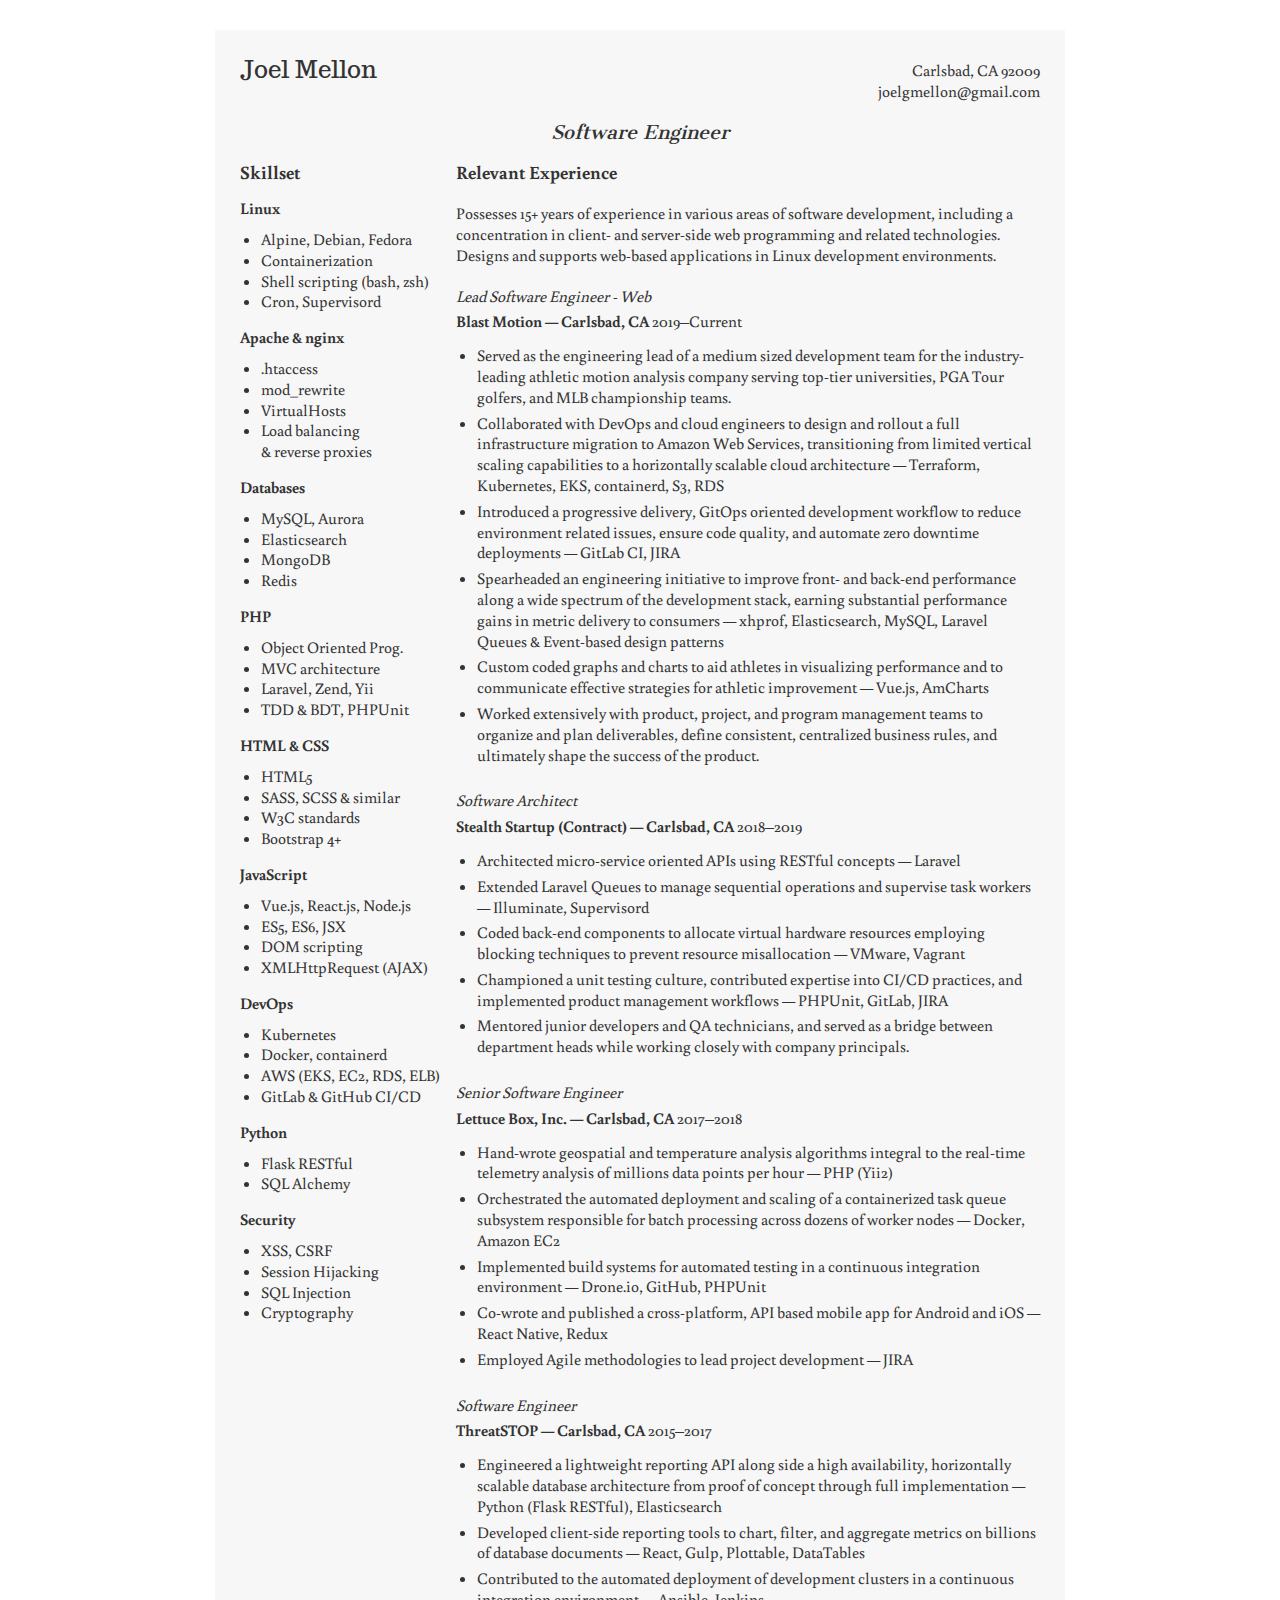
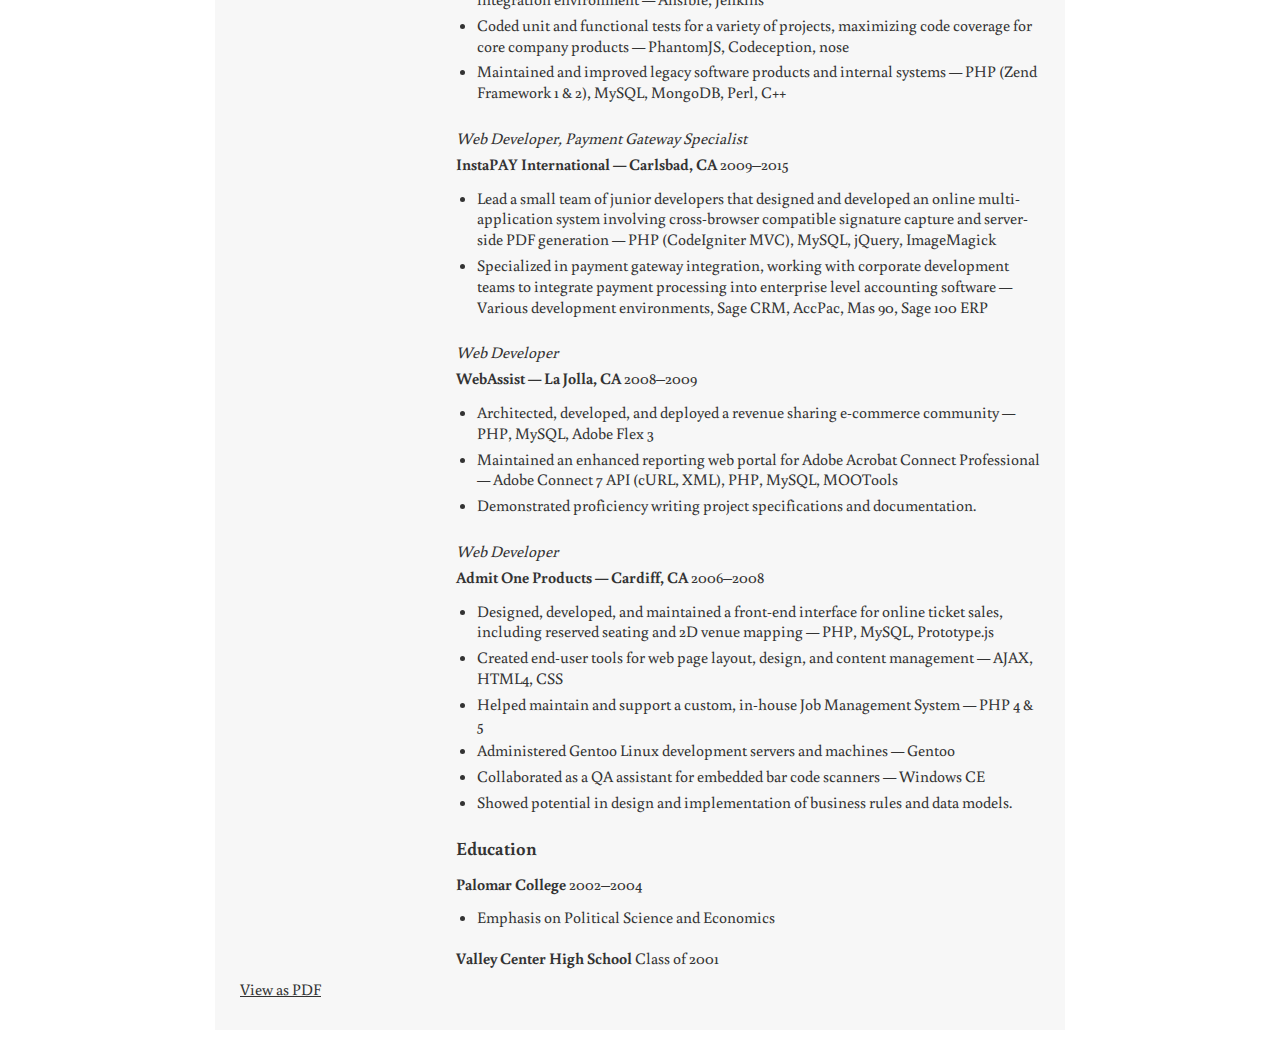
==== index.html @ 20616dbe "improve readability" ====
<!DOCTYPE html>
<html>
	<head>
		<title>Joel Mellon &mdash; Software Engineer</title>
		<link rel="stylesheet" type="text/css" href="reset.css"/>
		<link rel="stylesheet" type="text/css" href="http://fonts.googleapis.com/css?family=Cantata+One|Buenard:400|Trocchi"/>
		<link rel="stylesheet" type="text/css" href="style.css"/>
		<link rel="stylesheet" type="text/css" media="print" href="print.css" />
		<script src="http://ajax.googleapis.com/ajax/libs/jquery/1.8.3/jquery.min.js"></script>
		<script src="script.js"></script>
	</head>
	<body class="base">
		<div class="content">
			<h1>Joel Mellon</h1>
			<address>
				<a href="" target="_blank" class="residence">
					<!-- <span class="street"></span> -->
					<span class="city">Carlsbad</span>
					<span class="state">CA</span>
					<span class="zip">92009</span>
				</a>
				<div class="contact">
					<!-- <span class="phone"></span> -->
					<a href="mailto:joelgmellon@gmail.com" target="_blank">joelgmellon@gmail.com</a>
				</div>
			</address>
			<h2>Software Engineer</h2>
			<div class="featured">
				<h3>Skillset</h3>
				<ul class="skillset">
					<li>
						<h6>Linux</h6>
						<ul>
							<li>Alpine, Debian, Fedora</li>
							<li>Containerization</li>
							<li>Shell scripting (bash, zsh)</li>
							<li>Cron, Supervisord</li>
						</ul>
					</li>
					<li>
						<h6>Apache & nginx</h6>
						<ul>
							<li>.htaccess</li>
							<li>mod_rewrite</li>
							<li>VirtualHosts</li>
							<li>Load balancing <br> & reverse proxies</li>
						</ul>
					</li>
					<li>
						<h6>Databases</h6>
						<ul>
							<li>MySQL, Aurora</li>
							<li>Elasticsearch</li>
							<li>MongoDB</li>
							<li>Redis</li>
						</ul>
					</li>
					<li>
						<h6>PHP</h6>
						<ul>
							<li>Object Oriented Prog.</li>
							<li>MVC architecture</li>
							<li>Laravel, Zend, Yii</li>
							<li>TDD & BDT, PHPUnit</li>
						</ul>
					</li>
					<li>
						<h6>HTML & CSS</h6>
						<ul>
							<li>HTML5</li>
							<li>SASS, SCSS & similar</li>
							<li>W3C standards</li>
							<li>Bootstrap 4+</li>
						</ul>
					</li>
					<li class="page-break">
						<h6>JavaScript</h6>
						<ul>
							<li>Vue.js, React.js, Node.js</li>
							<li>ES5, ES6, JSX</li>
							<li>DOM scripting</li>
							<li>XMLHttpRequest (AJAX)</li>
						</ul>
					</li>
					<li>
						<h6>DevOps</h6>
						<ul>
							<li>Kubernetes</li>
							<li>Docker, containerd</li>
							<li>AWS (EKS, EC2, RDS, ELB)</li>
							<li>GitLab & GitHub CI/CD</li>
						</ul>
					</li>
					<li>
						<h6>Python</h6>
						<ul>
							<li>Flask RESTful</li>
							<li>SQL Alchemy</li>
						</ul>
					</li>
					<li>
						<h6>Security</h6>
						<ul>
							<li>XSS, CSRF</li>
							<li>Session Hijacking</li>
							<li>SQL Injection</li>
							<li>Cryptography</li>
						</ul>
					</li>
				</ul>
			</div>
			<div class="primary">
				<h3>Relevant Experience</h3>
				<p>Possesses 15+ years of experience in various areas of software development, including a concentration in client- and server-side web programming and related technologies. Designs and supports web-based applications in Linux development environments.</p>
				<article class="role">
					<h4>Lead Software Engineer - Web</h4>
					<h5>Blast Motion &mdash; Carlsbad, CA</h5>
					<h6 class="tooltip" title="Current Role">2019&ndash;Current</h6>
					<ul>
						<li>Served as the engineering lead of a medium sized development team for the industry-leading athletic motion analysis company serving top-tier universities, PGA Tour golfers, and MLB championship teams.</li>
						<li>Collaborated with DevOps and cloud engineers to design and rollout a full infrastructure migration to Amazon Web Services, transitioning from limited vertical scaling capabilities to a horizontally scalable cloud architecture &mdash; Terraform, Kubernetes, EKS, containerd, S3, RDS
						<li>Introduced a progressive delivery, GitOps oriented development workflow to reduce environment related issues, ensure code quality, and automate zero downtime deployments &mdash; GitLab CI, JIRA</li>
						<li>Spearheaded an engineering initiative to improve front- and back-end performance along a wide spectrum of the development stack, earning substantial performance gains in metric delivery to consumers &mdash; xhprof, Elasticsearch, MySQL, Laravel Queues & Event-based design patterns</li>
						<li>Custom coded graphs and charts to aid athletes in visualizing performance and to communicate effective strategies for athletic improvement &mdash; Vue.js, AmCharts</li>
						<li>Worked extensively with product, project, and program management teams to organize and plan deliverables, define consistent, centralized business rules, and ultimately shape the success of the product.</li>
					</ul>
				</article>
				<article class="role page-break">
					<h4>Software Architect</h4>
					<h5>Stealth Startup (Contract) &mdash; Carlsbad, CA</h5>
					<h6 class="tooltip" title="1 year, 8 months">2018&ndash;2019</h6>
					<ul>
						<li>Architected micro-service oriented APIs using RESTful concepts &mdash; Laravel</li>
						<li>Extended Laravel Queues to manage sequential operations and supervise task workers &mdash; Illuminate, Supervisord</li>
						<li>Coded back-end components to allocate virtual hardware resources employing blocking techniques to prevent resource misallocation &mdash; VMware, Vagrant</li>
						<li>Championed a unit testing culture, contributed expertise into CI/CD practices, and implemented product management workflows &mdash; PHPUnit, GitLab, JIRA</li>
						<li>Mentored junior developers and QA technicians, and served as a bridge between department heads while working closely with company principals.</li>
					</ul>
				</article>
				<article class="role">
					<h4>Senior Software Engineer</h4>
					<h5>Lettuce Box, Inc. &mdash; Carlsbad, CA</h5>
					<h6 class="tooltip" title="1 year, 1 months">2017&ndash;2018</h6>
					<ul>
						<li>Hand-wrote geospatial and temperature analysis algorithms integral to the real-time telemetry analysis of millions data points per hour &mdash; PHP (Yii2)</li>
						<li>Orchestrated the automated deployment and scaling of a containerized task queue subsystem responsible for batch processing across dozens of worker nodes &mdash; Docker, Amazon EC2</li>
						<li>Implemented build systems for automated testing in a continuous integration environment &mdash; Drone.io, GitHub, PHPUnit</li>
						<li>Co-wrote and published a cross-platform, API based mobile app for Android and iOS &mdash; React Native, Redux</li>
						<li>Employed Agile methodologies to lead project development &mdash; JIRA</li>
					</ul>
				</article>
				<article class="role">
					<h4>Software Engineer</h4>
					<h5>ThreatSTOP &mdash; Carlsbad, CA</h5>
					<h6 class="tooltip" title="1 year, 5 months">2015&ndash;2017</h6>
					<ul>
						<li>Engineered a lightweight reporting API along side a high availability, horizontally scalable database architecture from proof of concept through full implementation &mdash; Python (Flask RESTful), Elasticsearch</li>
						<li>Developed client-side reporting tools to chart, filter, and aggregate metrics on billions of database documents &mdash; React, Gulp, Plottable, DataTables</li>
						<li>Contributed to the automated deployment of development clusters in a continuous integration environment &mdash; Ansible, Jenkins</li>
						<li>Coded unit and functional tests for a variety of projects, maximizing code coverage for core company products &mdash; PhantomJS, Codeception, nose</li>
						<li>Maintained and improved legacy software products and internal systems &mdash; PHP (Zend Framework 1 & 2), MySQL, MongoDB, Perl, C++</li>
					</ul>
				</article>
				<article class="role">
					<h4>Web Developer, Payment Gateway Specialist</h4>
					<h5>InstaPAY International &mdash; Carlsbad, CA</h5>
					<h6 class="tooltip" title="6 years, 7 months">2009&ndash;2015</h6>
					<ul>
						<li>Lead a small team of junior developers that designed and developed an online multi-application system involving cross-browser compatible signature capture and server-side PDF generation &mdash; PHP (CodeIgniter MVC), MySQL, jQuery, ImageMagick</li>
						<li>Specialized in payment gateway integration, working with corporate development teams to integrate payment processing into enterprise level accounting software &mdash; Various development environments, Sage CRM, AccPac, Mas 90, Sage 100 ERP</li>
					</ul>
				</article>
				<article class="superfluous role page-break">
					<h4>Web Developer</h4>
					<h5>WebAssist &mdash; La Jolla, CA</h5>
					<h6 class="tooltip" title="9 months">2008&ndash;2009</h6>
					<ul>
						<li>Architected, developed, and deployed a revenue sharing e-commerce community &mdash; PHP, MySQL, Adobe Flex 3</li>
						<li>Maintained an enhanced reporting web portal for Adobe Acrobat Connect Professional &mdash; Adobe Connect 7 API (cURL, XML), PHP, MySQL, MOOTools</li>
						<li>Demonstrated proficiency writing project specifications and documentation.</li>
					</ul>
				</article>
				<article class="superfluous role">
					<h4>Web Developer</h4>
					<h5>Admit One Products &mdash; Cardiff, CA</h5>
					<h6 class="tooltip" title="2 years, 5 months">2006&ndash;2008</h6>
					<ul>
						<li>Designed, developed, and maintained a front-end interface for online ticket sales, including reserved seating and 2D venue mapping &mdash; PHP, MySQL, Prototype.js</li>
						<li>Created end-user tools for web page layout, design, and content management &mdash; AJAX, HTML4, CSS</li>
						<li>Helped maintain and support a custom, in-house Job Management System &mdash; PHP 4 & 5</li>
						<li>Administered Gentoo Linux development servers and machines &mdash; Gentoo</li>
						<li>Collaborated as a QA assistant for embedded bar code scanners &mdash; Windows CE</li>
						<li>Showed potential in design and implementation of business rules and data models.</li>
					</ul>
				</article>
				<h3>Education</h3>
				<h5>Palomar College</h5>
				<h6>2002&ndash;2004</h6>
				<ul><li>Emphasis on Political Science and Economics</li></ul>
				<h5>Valley Center High School</h5>
				<h6>Class of 2001</h6>
			</div>
			<footer>
				<div class="no-print">
					<a href="./Joel%20Mellon%20-%20Software%20Engineer.pdf" target="_blank">View as PDF</a>
				</div>
				<!--div class="no-print">
					<span class="preLabel">Style</span>
					<ul>
						<li>
							<a href="#" id="noStyle">None</a>
						</li>
						<li>
							<a href="#" id="simpleStyle">Simple</a>
						</li>
					</ul>
				</div-->
			</footer>
		</div>
	</body>
</html>
---- style.css ----
body.base .content {
	background-color: #f7f7f7;
	color: #333;
	font-family: Buenard, Georgia, serif;
	font-size: 12pt;
	line-height: 1.3em;
	margin: 30px auto;
	padding: 30px 25px;
	width: 800px;
}
body.base .featured {
	float: left;
	width: 27%;
}
body.base .primary {
	float: left;
	width: 73%;
}
body.base h1 {
	float: left;
	font-size: 18pt;
	font-family: Trocchi, Georgia, serif;
}
body.base h2 {
	clear: both;
	font-family: 'Cantata One', 'Times New Roman', Times, serif;
	font-size: 14pt;
	font-style: italic;
	font-weight: normal;
	padding: 20px 0 10px;
	text-align: center;
}
body.base h3, body.base h4, body.base h5, body.base h6 {
	font-family: Buenard, Georgia, serif;
	font-size: 12pt;
	font-weight: bold;
}
body.base h3 {
	font-size: 14pt;
	margin: 10px 0;
}
body.base h4 {
	font-style: italic;
	font-weight: normal;
	padding-top: 10px;
}
body.base h5, body.base h6 {
	display: inline-block;
	padding: 5px 0 10px;
}
body.base a {
	color: inherit;
}
body.base .primary h5 {
	/*padding-left: 20px;*/
}
body.base .primary h6 {
	font-weight: normal;
}
body.base .tooltip {
	cursor: help;
}
body.base address {
	float: right;
	font-style: normal;
}
body.base address > * {
	display: block;
	float: right;
}
body.base address a {
	text-decoration: none;
	color: inherit;
}
body.base address a:hover {
	text-decoration: underline;
}
body.base address .street:after {
	content: " \2014 ";/*&mdash; (long dash)*/
}
body.base address .city:after {
	content: ",";
}
body.base address .contact {
	clear: both;
}
body.base address .phone:after {
	content: " \2014 ";/*&mdash; (long dash)*/
}

body.base .featured > ul > li {
	padding-bottom: 10px;
}
body.base .featured > ul li ul {
	padding-left: 1.3em;
}
body.base .featured li ul li, body.base .featured li.skillset {
	list-style-type: disc;
}

body.base p, body.base .primary ul {
	padding: 10px 0 10px 15px;
}
body.base p {
	padding-left: 0;
}
body.base .primary ul {
	padding-left: 1.3em;
	padding-top: 3px;
}
body.base .primary li {
	list-style-type: disc;
	margin-bottom: 5px;
}
body.base .primary .note {
	padding: 0 0 20px 20px;
}
body.base .primary .role {}
body.base .primary .superfluous.role {
	/*display:none;*/
}

body.base footer {
	clear: both;
}
body.base footer ul, body.base footer li {
	display: inline;
}
body.base .preLabel:after {
	content: ": ";
}

body a#noStyle {
	color: inherit;
	cursor: text;
	text-decoration: none;
}

body.base a#noStyle {
	cursor: auto;
	text-decoration: underline;
}

body.base a#simpleStyle {
	color: inherit;
	cursor: text;
	text-decoration: none;
}

@media print {
    .page-break {page-break-after: always;}
}
---- print.css ----
.no-print {
	display: none;
}

body.base .content {
	background-color: white;
	margin-top: 0;
	padding-top: 0;
}
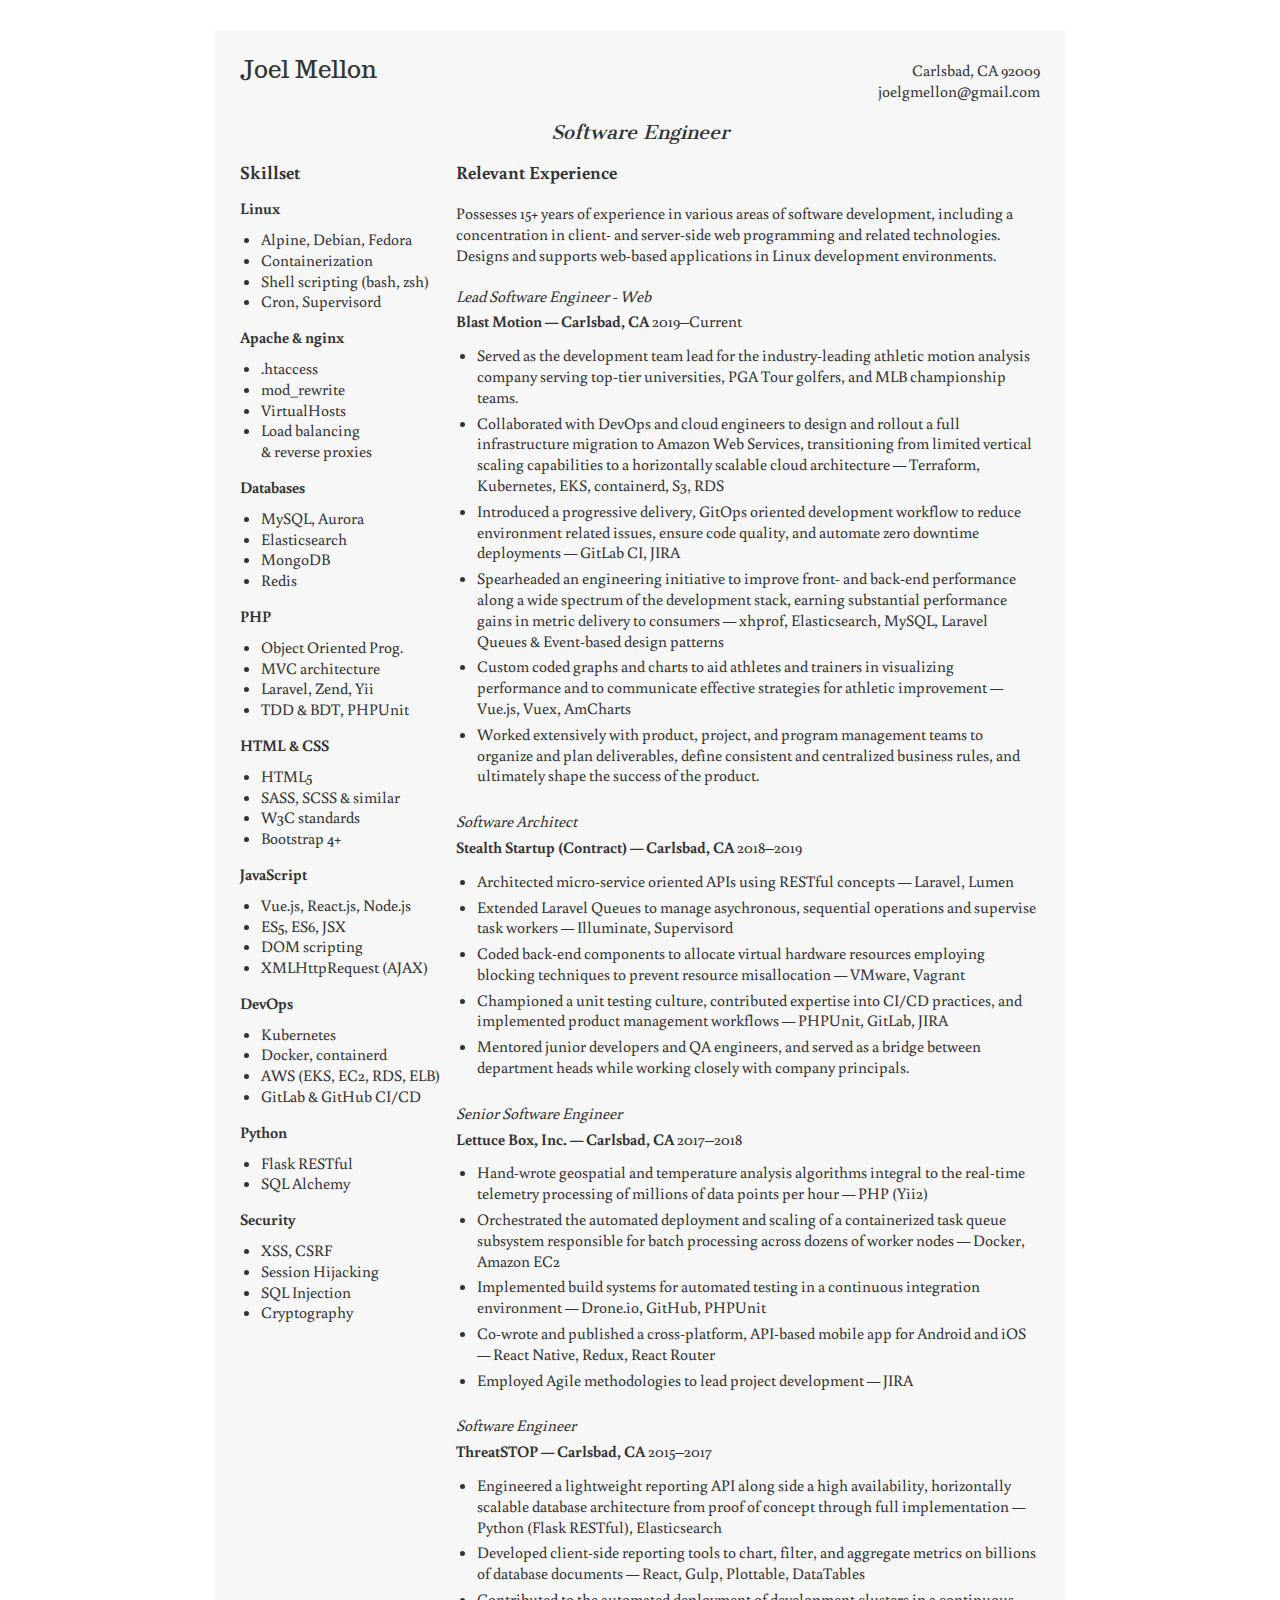
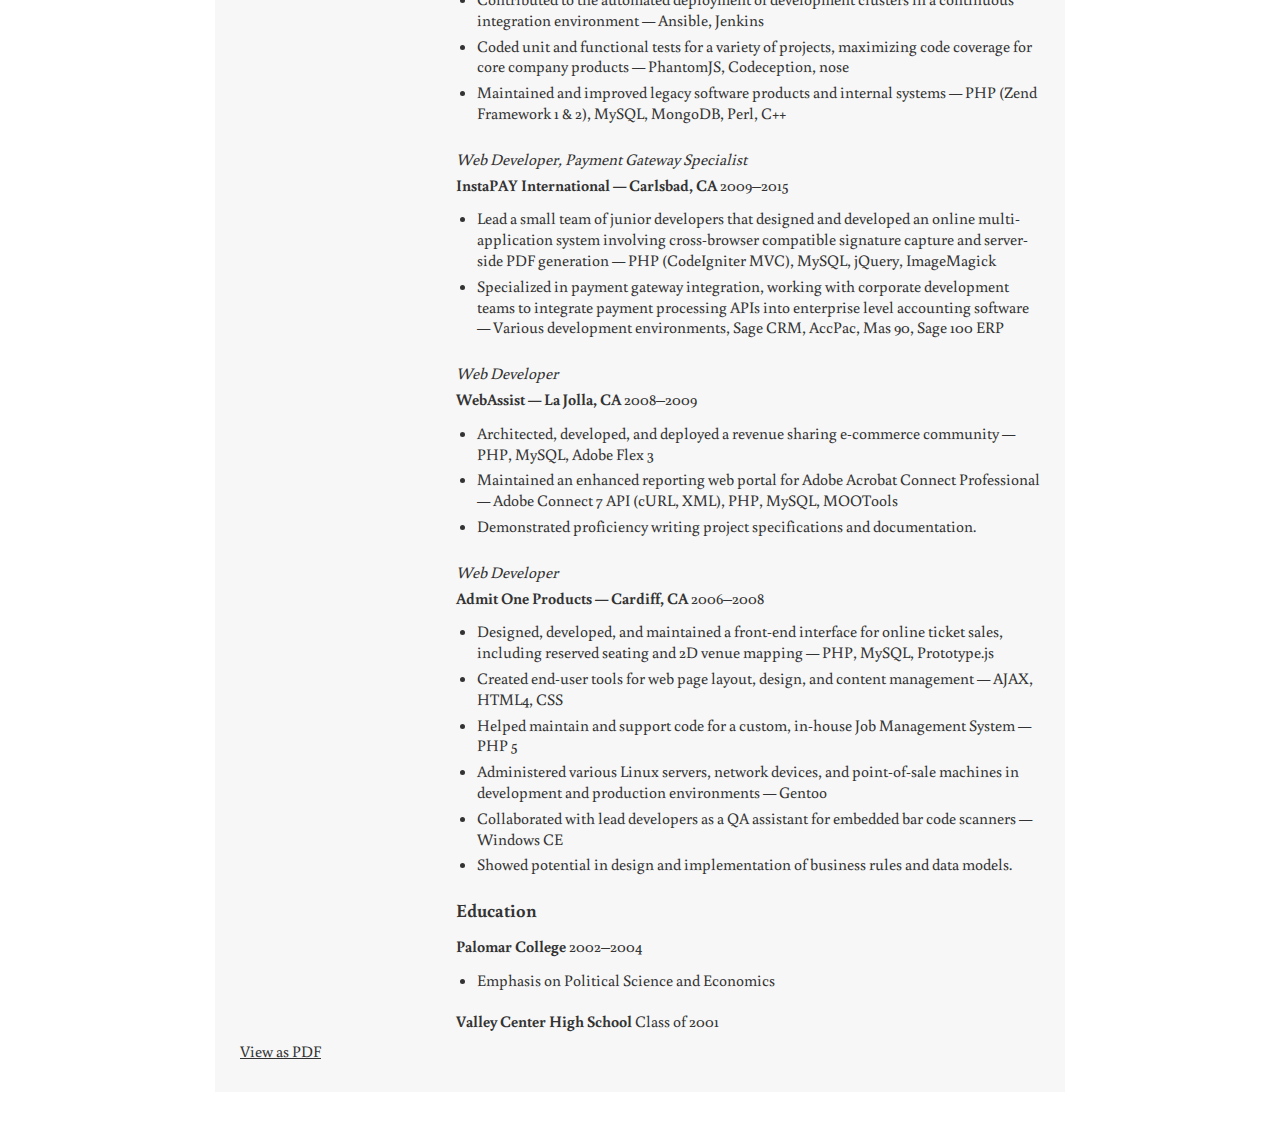
==== commit 81cb120a: "add .gitignore" ====
--- a/index.html
+++ b/index.html
@@ -117,12 +117,12 @@
 					<h5>Blast Motion &mdash; Carlsbad, CA</h5>
 					<h6 class="tooltip" title="Current Role">2019&ndash;Current</h6>
 					<ul>
-						<li>Served as the engineering lead of a medium sized development team for the industry-leading athletic motion analysis company serving top-tier universities, PGA Tour golfers, and MLB championship teams.</li>
+						<li>Served as the development team lead for the industry-leading athletic motion analysis company serving top-tier universities, PGA Tour golfers, and MLB championship teams.</li>
 						<li>Collaborated with DevOps and cloud engineers to design and rollout a full infrastructure migration to Amazon Web Services, transitioning from limited vertical scaling capabilities to a horizontally scalable cloud architecture &mdash; Terraform, Kubernetes, EKS, containerd, S3, RDS
 						<li>Introduced a progressive delivery, GitOps oriented development workflow to reduce environment related issues, ensure code quality, and automate zero downtime deployments &mdash; GitLab CI, JIRA</li>
 						<li>Spearheaded an engineering initiative to improve front- and back-end performance along a wide spectrum of the development stack, earning substantial performance gains in metric delivery to consumers &mdash; xhprof, Elasticsearch, MySQL, Laravel Queues & Event-based design patterns</li>
-						<li>Custom coded graphs and charts to aid athletes in visualizing performance and to communicate effective strategies for athletic improvement &mdash; Vue.js, AmCharts</li>
-						<li>Worked extensively with product, project, and program management teams to organize and plan deliverables, define consistent, centralized business rules, and ultimately shape the success of the product.</li>
+						<li>Custom coded graphs and charts to aid athletes and trainers in visualizing performance and to communicate effective strategies for athletic improvement &mdash; Vue.js, Vuex, AmCharts</li>
+						<li>Worked extensively with product, project, and program management teams to organize and plan deliverables, define consistent and centralized business rules, and ultimately shape the success of the product.</li>
 					</ul>
 				</article>
 				<article class="role page-break">
@@ -130,11 +130,11 @@
 					<h5>Stealth Startup (Contract) &mdash; Carlsbad, CA</h5>
 					<h6 class="tooltip" title="1 year, 8 months">2018&ndash;2019</h6>
 					<ul>
-						<li>Architected micro-service oriented APIs using RESTful concepts &mdash; Laravel</li>
-						<li>Extended Laravel Queues to manage sequential operations and supervise task workers &mdash; Illuminate, Supervisord</li>
+						<li>Architected micro-service oriented APIs using RESTful concepts &mdash; Laravel, Lumen</li>
+						<li>Extended Laravel Queues to manage asychronous, sequential operations and supervise task workers &mdash; Illuminate, Supervisord</li>
 						<li>Coded back-end components to allocate virtual hardware resources employing blocking techniques to prevent resource misallocation &mdash; VMware, Vagrant</li>
 						<li>Championed a unit testing culture, contributed expertise into CI/CD practices, and implemented product management workflows &mdash; PHPUnit, GitLab, JIRA</li>
-						<li>Mentored junior developers and QA technicians, and served as a bridge between department heads while working closely with company principals.</li>
+						<li>Mentored junior developers and QA engineers, and served as a bridge between department heads while working closely with company principals.</li>
 					</ul>
 				</article>
 				<article class="role">
@@ -142,10 +142,10 @@
 					<h5>Lettuce Box, Inc. &mdash; Carlsbad, CA</h5>
 					<h6 class="tooltip" title="1 year, 1 months">2017&ndash;2018</h6>
 					<ul>
-						<li>Hand-wrote geospatial and temperature analysis algorithms integral to the real-time telemetry analysis of millions data points per hour &mdash; PHP (Yii2)</li>
+						<li>Hand-wrote geospatial and temperature analysis algorithms integral to the real-time telemetry processing of millions of data points per hour &mdash; PHP (Yii2)</li>
 						<li>Orchestrated the automated deployment and scaling of a containerized task queue subsystem responsible for batch processing across dozens of worker nodes &mdash; Docker, Amazon EC2</li>
 						<li>Implemented build systems for automated testing in a continuous integration environment &mdash; Drone.io, GitHub, PHPUnit</li>
-						<li>Co-wrote and published a cross-platform, API based mobile app for Android and iOS &mdash; React Native, Redux</li>
+						<li>Co-wrote and published a cross-platform, API-based mobile app for Android and iOS &mdash; React Native, Redux, React Router</li>
 						<li>Employed Agile methodologies to lead project development &mdash; JIRA</li>
 					</ul>
 				</article>
@@ -167,7 +167,7 @@
 					<h6 class="tooltip" title="6 years, 7 months">2009&ndash;2015</h6>
 					<ul>
 						<li>Lead a small team of junior developers that designed and developed an online multi-application system involving cross-browser compatible signature capture and server-side PDF generation &mdash; PHP (CodeIgniter MVC), MySQL, jQuery, ImageMagick</li>
-						<li>Specialized in payment gateway integration, working with corporate development teams to integrate payment processing into enterprise level accounting software &mdash; Various development environments, Sage CRM, AccPac, Mas 90, Sage 100 ERP</li>
+						<li>Specialized in payment gateway integration, working with corporate development teams to integrate payment processing APIs into enterprise level accounting software &mdash; Various development environments, Sage CRM, AccPac, Mas 90, Sage 100 ERP</li>
 					</ul>
 				</article>
 				<article class="superfluous role page-break">
@@ -187,9 +187,9 @@
 					<ul>
 						<li>Designed, developed, and maintained a front-end interface for online ticket sales, including reserved seating and 2D venue mapping &mdash; PHP, MySQL, Prototype.js</li>
 						<li>Created end-user tools for web page layout, design, and content management &mdash; AJAX, HTML4, CSS</li>
-						<li>Helped maintain and support a custom, in-house Job Management System &mdash; PHP 4 & 5</li>
-						<li>Administered Gentoo Linux development servers and machines &mdash; Gentoo</li>
-						<li>Collaborated as a QA assistant for embedded bar code scanners &mdash; Windows CE</li>
+						<li>Helped maintain and support code for a custom, in-house Job Management System &mdash; PHP 5</li>
+						<li>Administered various Linux servers, network devices, and point-of-sale machines in development and production environments &mdash; Gentoo</li>
+						<li>Collaborated with lead developers as a QA assistant for embedded bar code scanners &mdash; Windows CE</li>
 						<li>Showed potential in design and implementation of business rules and data models.</li>
 					</ul>
 				</article>
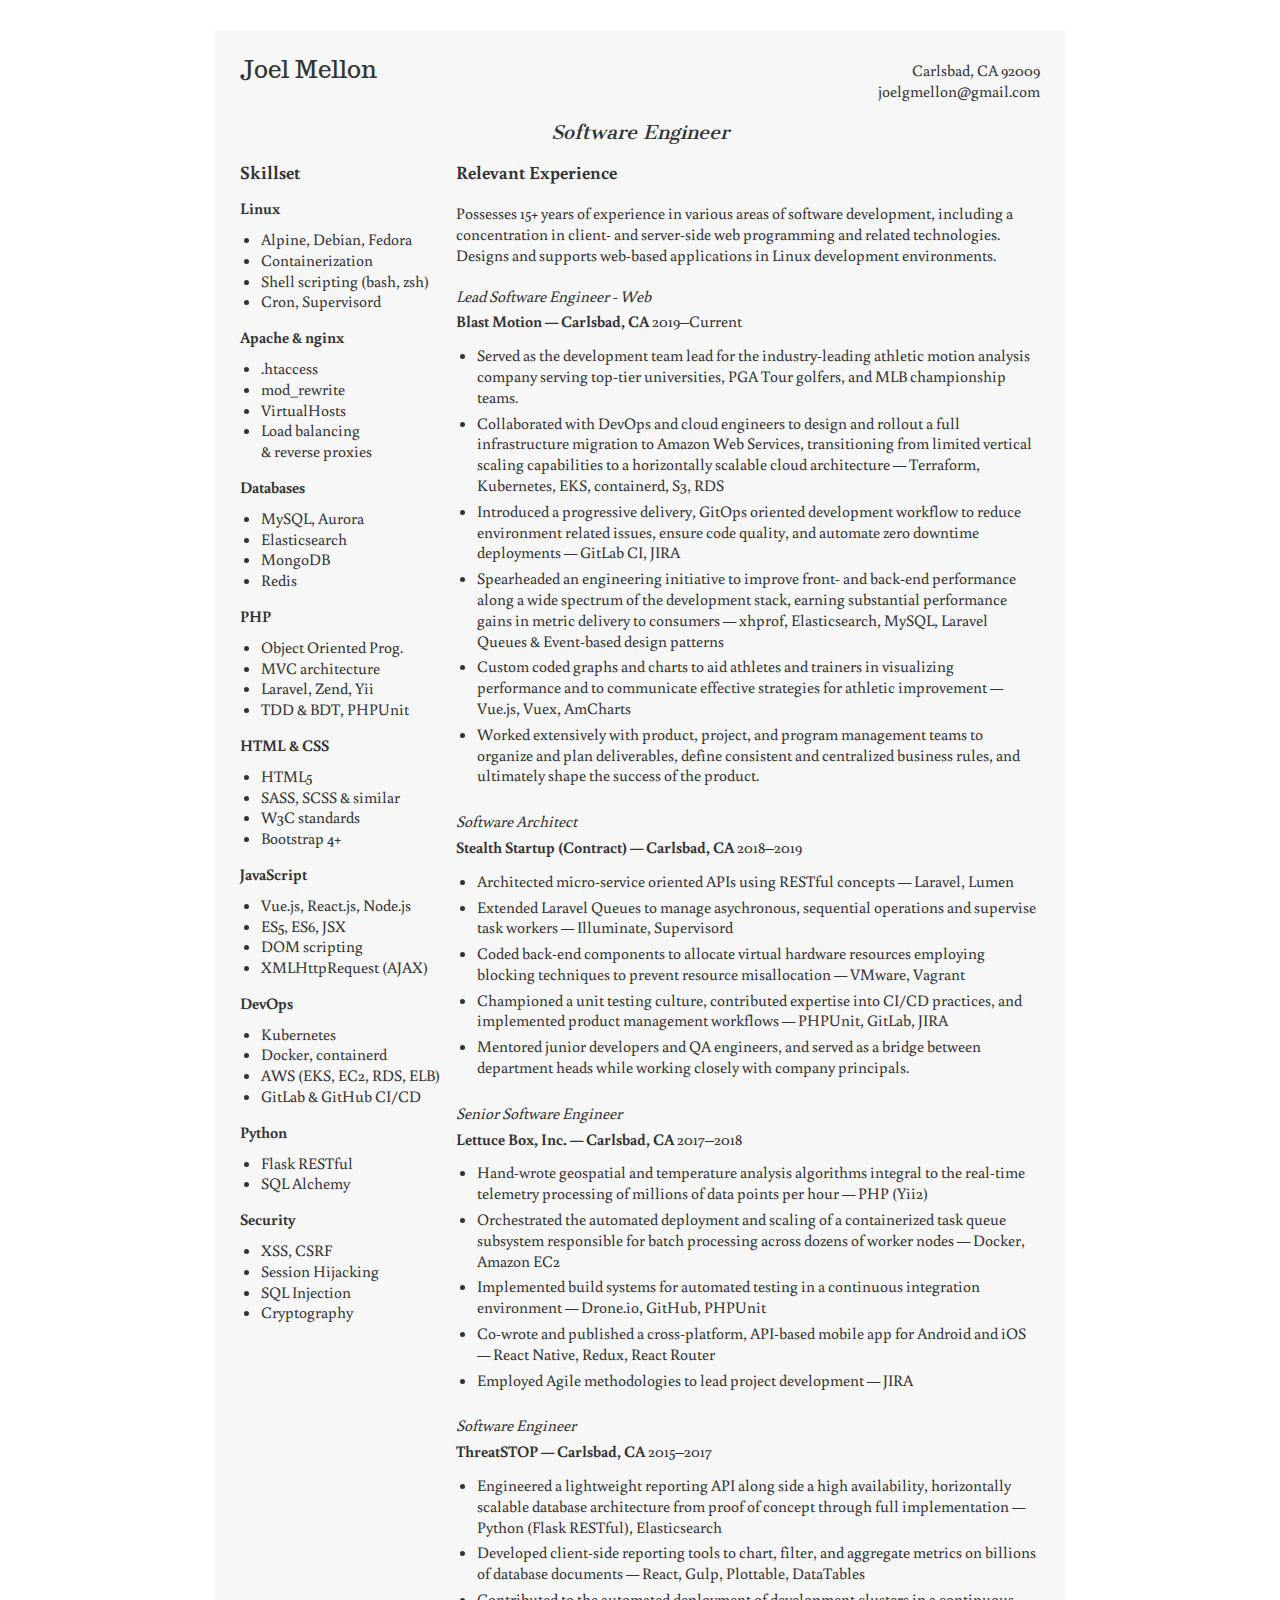
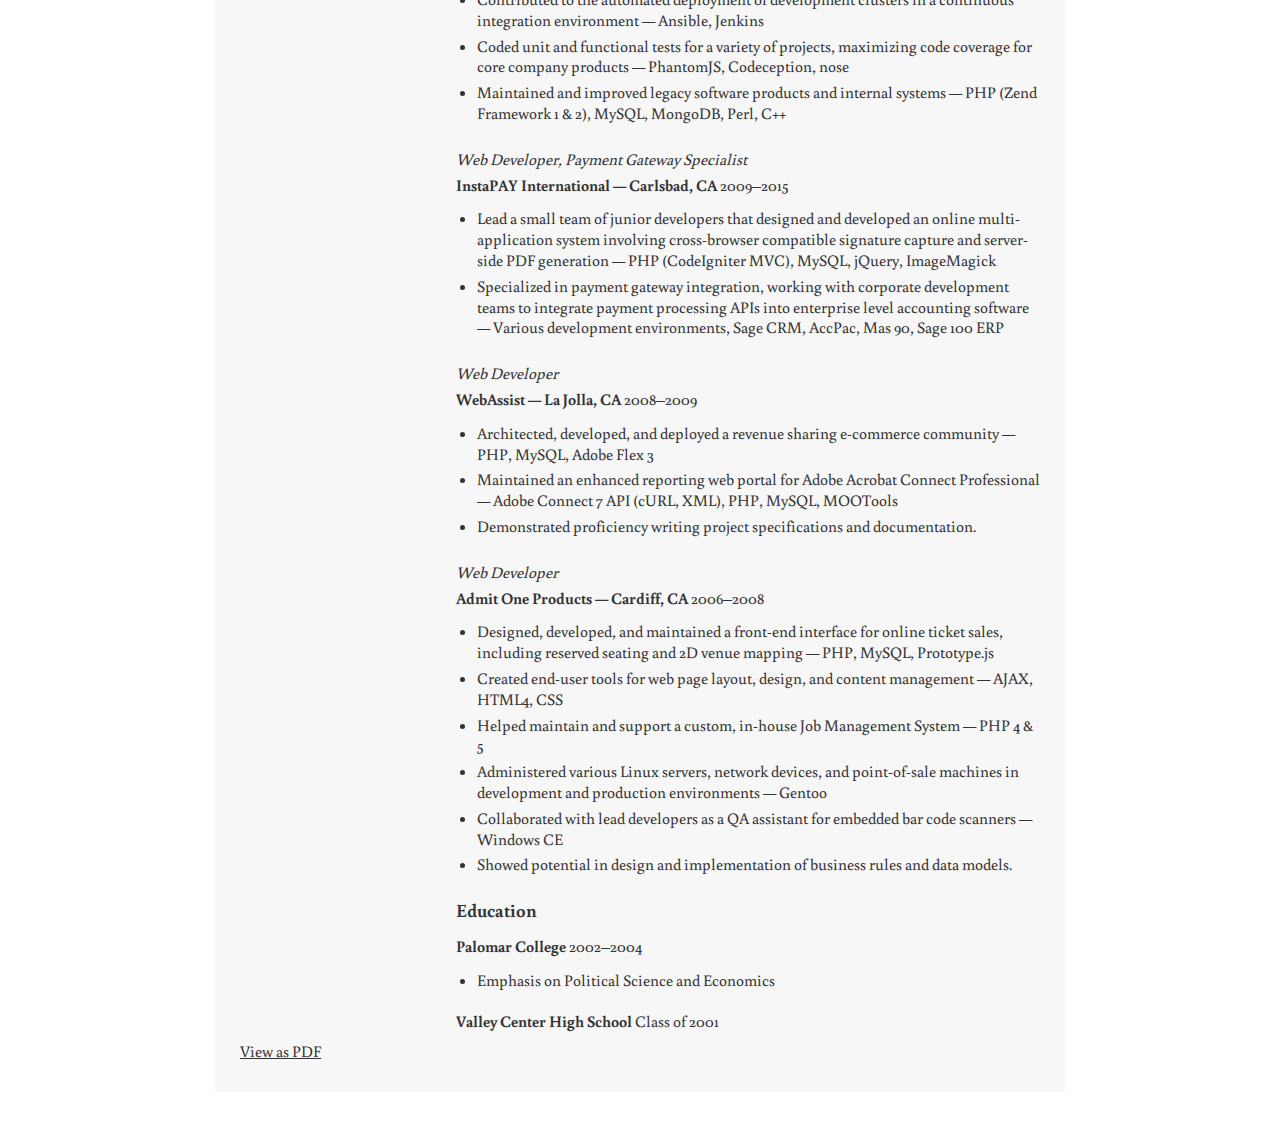
==== commit e2395ce5: "more tweaks" ====
--- a/index.html
+++ b/index.html
@@ -187,7 +187,7 @@
 					<ul>
 						<li>Designed, developed, and maintained a front-end interface for online ticket sales, including reserved seating and 2D venue mapping &mdash; PHP, MySQL, Prototype.js</li>
 						<li>Created end-user tools for web page layout, design, and content management &mdash; AJAX, HTML4, CSS</li>
-						<li>Helped maintain and support code for a custom, in-house Job Management System &mdash; PHP 5</li>
+						<li>Helped maintain and support a custom, in-house Job Management System &mdash; PHP 4 & 5</li>
 						<li>Administered various Linux servers, network devices, and point-of-sale machines in development and production environments &mdash; Gentoo</li>
 						<li>Collaborated with lead developers as a QA assistant for embedded bar code scanners &mdash; Windows CE</li>
 						<li>Showed potential in design and implementation of business rules and data models.</li>
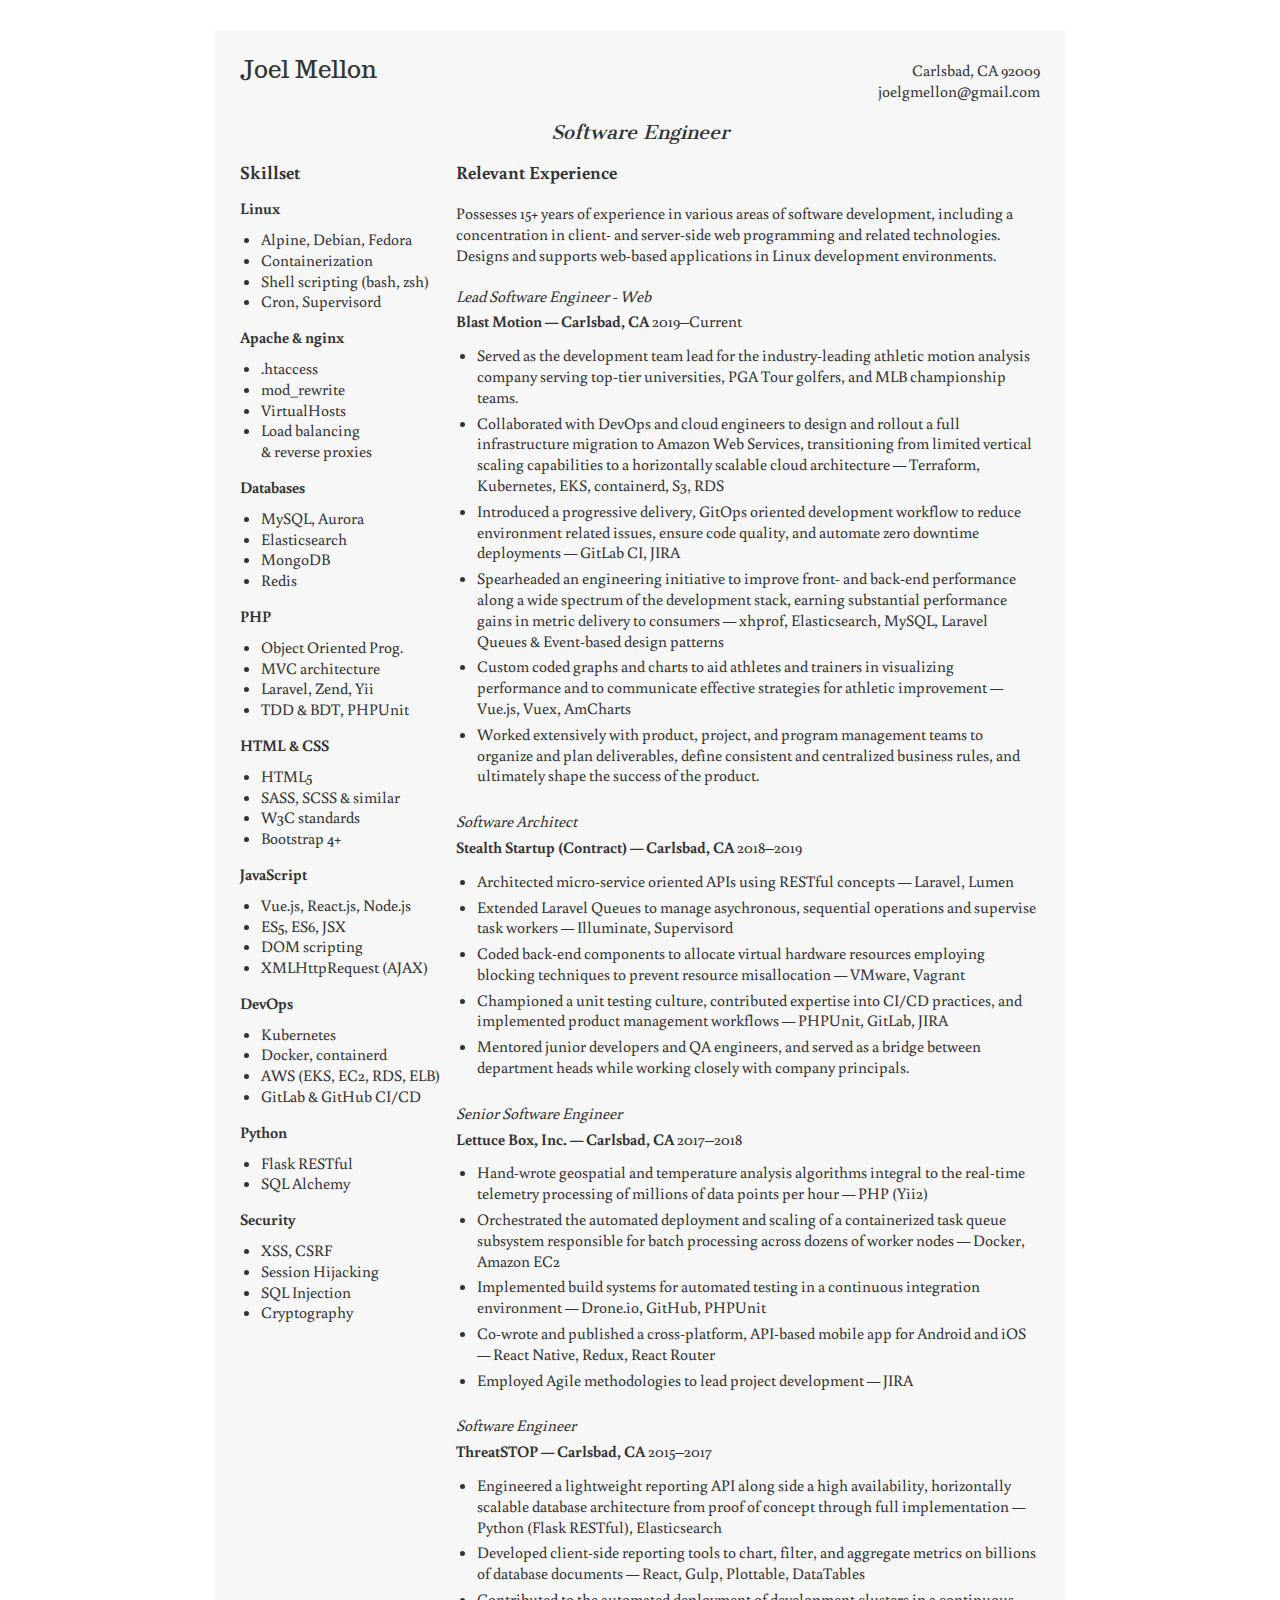
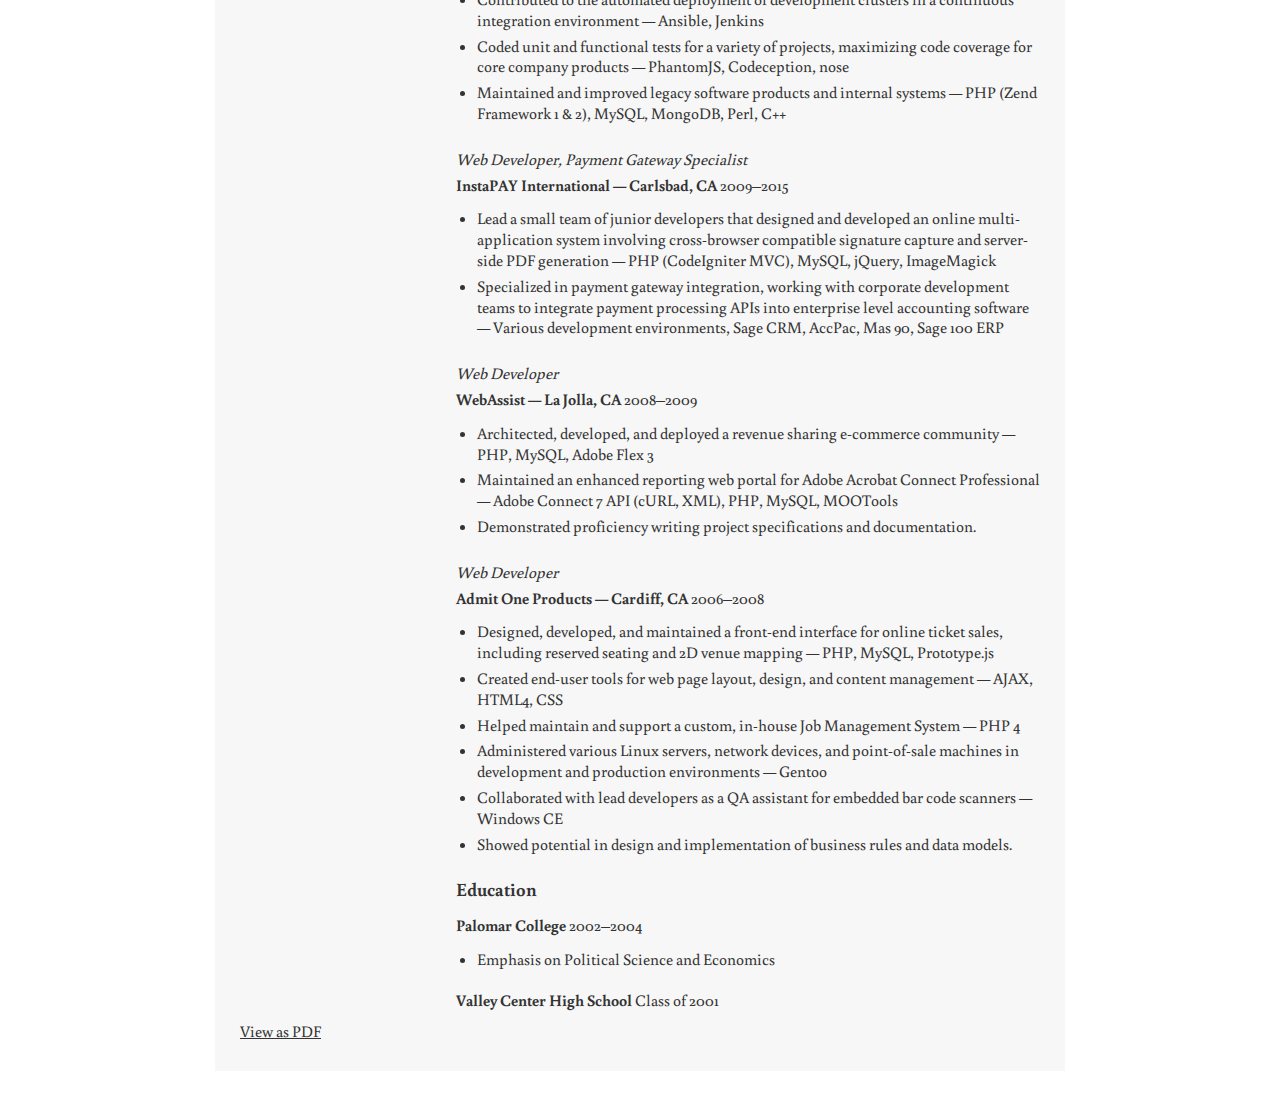
==== commit afb74959: "tweak text to improve wrapping" ====
--- a/index.html
+++ b/index.html
@@ -187,7 +187,7 @@
 					<ul>
 						<li>Designed, developed, and maintained a front-end interface for online ticket sales, including reserved seating and 2D venue mapping &mdash; PHP, MySQL, Prototype.js</li>
 						<li>Created end-user tools for web page layout, design, and content management &mdash; AJAX, HTML4, CSS</li>
-						<li>Helped maintain and support a custom, in-house Job Management System &mdash; PHP 4 & 5</li>
+						<li>Helped maintain and support a custom, in-house Job Management System &mdash; PHP 4</li>
 						<li>Administered various Linux servers, network devices, and point-of-sale machines in development and production environments &mdash; Gentoo</li>
 						<li>Collaborated with lead developers as a QA assistant for embedded bar code scanners &mdash; Windows CE</li>
 						<li>Showed potential in design and implementation of business rules and data models.</li>
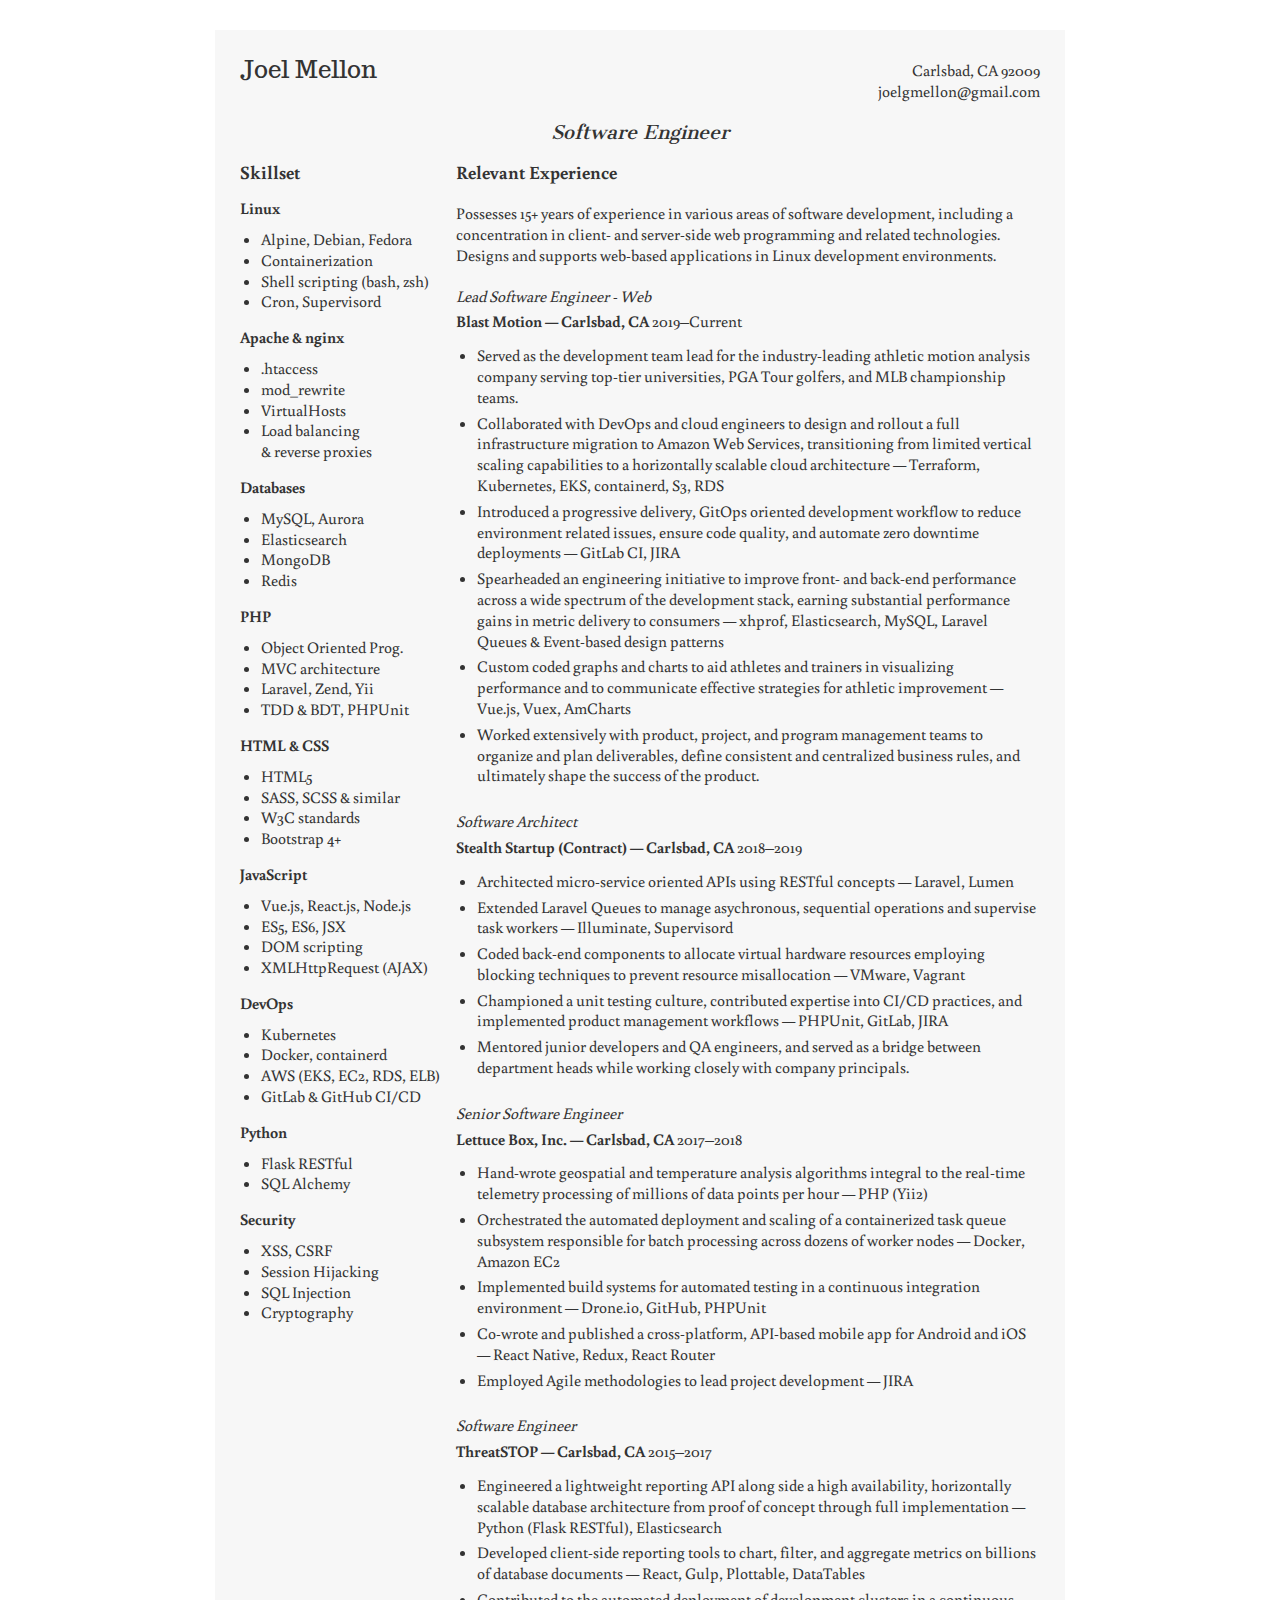
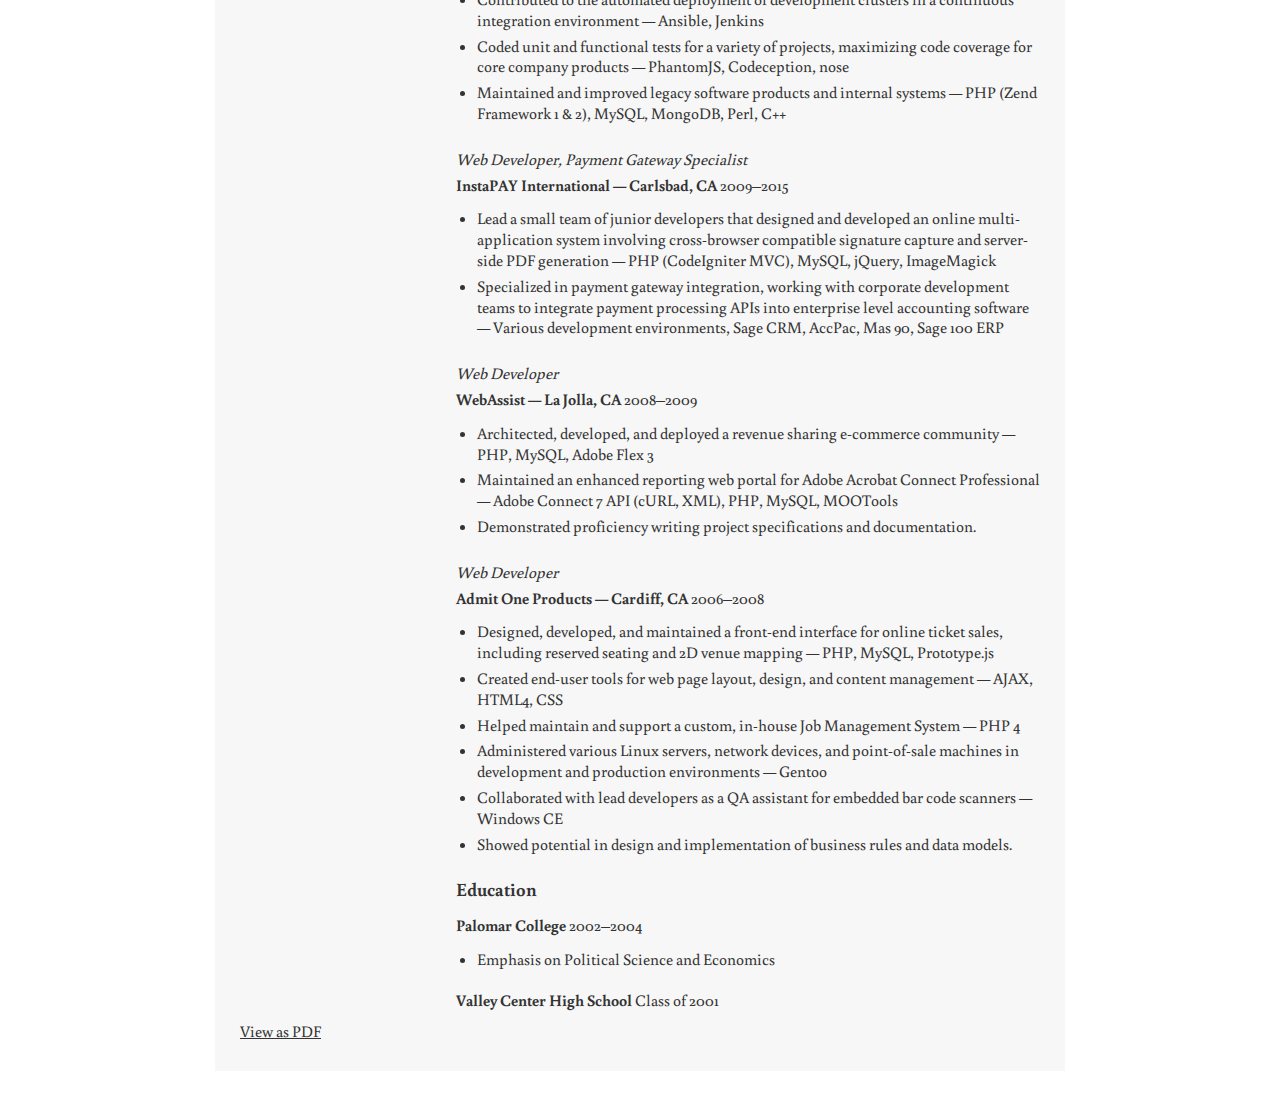
==== commit b853363e: "tiny tweak to index" ====
--- a/index.html
+++ b/index.html
@@ -120,7 +120,7 @@
 						<li>Served as the development team lead for the industry-leading athletic motion analysis company serving top-tier universities, PGA Tour golfers, and MLB championship teams.</li>
 						<li>Collaborated with DevOps and cloud engineers to design and rollout a full infrastructure migration to Amazon Web Services, transitioning from limited vertical scaling capabilities to a horizontally scalable cloud architecture &mdash; Terraform, Kubernetes, EKS, containerd, S3, RDS
 						<li>Introduced a progressive delivery, GitOps oriented development workflow to reduce environment related issues, ensure code quality, and automate zero downtime deployments &mdash; GitLab CI, JIRA</li>
-						<li>Spearheaded an engineering initiative to improve front- and back-end performance along a wide spectrum of the development stack, earning substantial performance gains in metric delivery to consumers &mdash; xhprof, Elasticsearch, MySQL, Laravel Queues & Event-based design patterns</li>
+						<li>Spearheaded an engineering initiative to improve front- and back-end performance across a wide spectrum of the development stack, earning substantial performance gains in metric delivery to consumers &mdash; xhprof, Elasticsearch, MySQL, Laravel Queues & Event-based design patterns</li>
 						<li>Custom coded graphs and charts to aid athletes and trainers in visualizing performance and to communicate effective strategies for athletic improvement &mdash; Vue.js, Vuex, AmCharts</li>
 						<li>Worked extensively with product, project, and program management teams to organize and plan deliverables, define consistent and centralized business rules, and ultimately shape the success of the product.</li>
 					</ul>
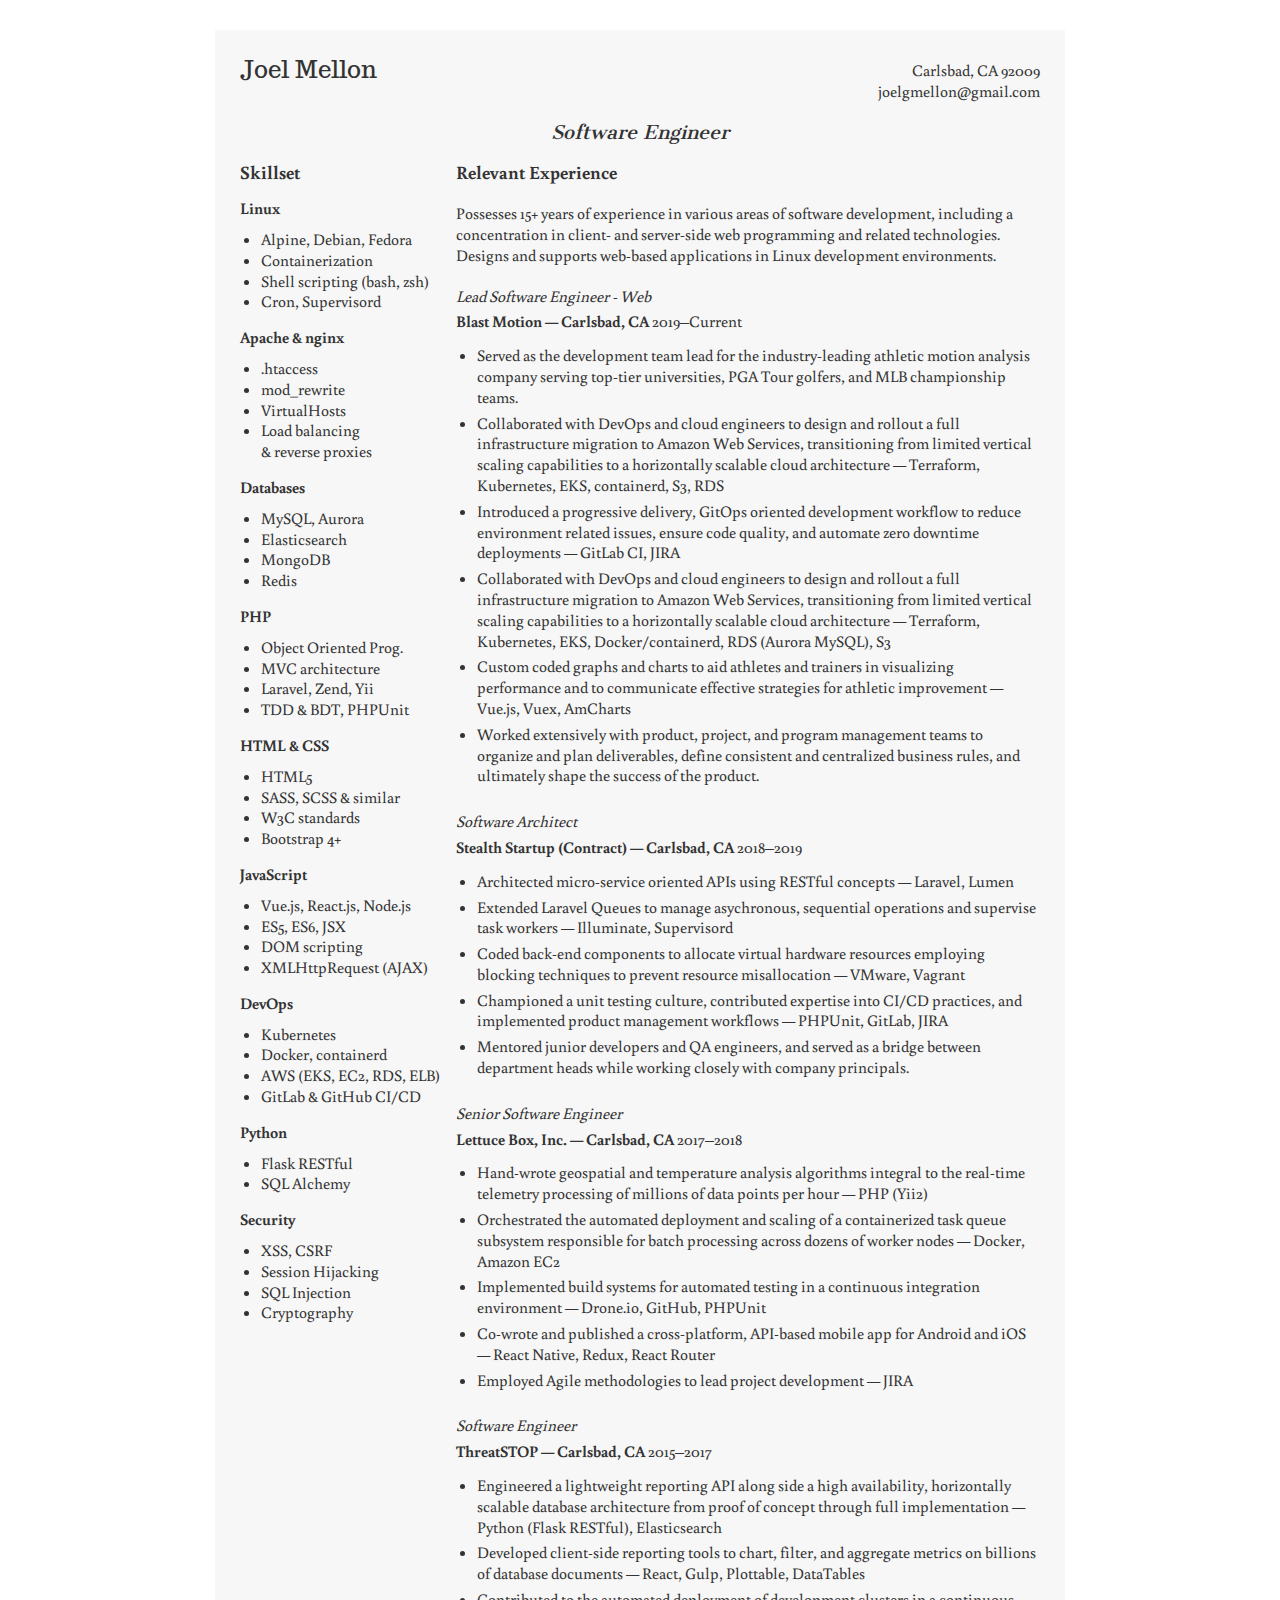
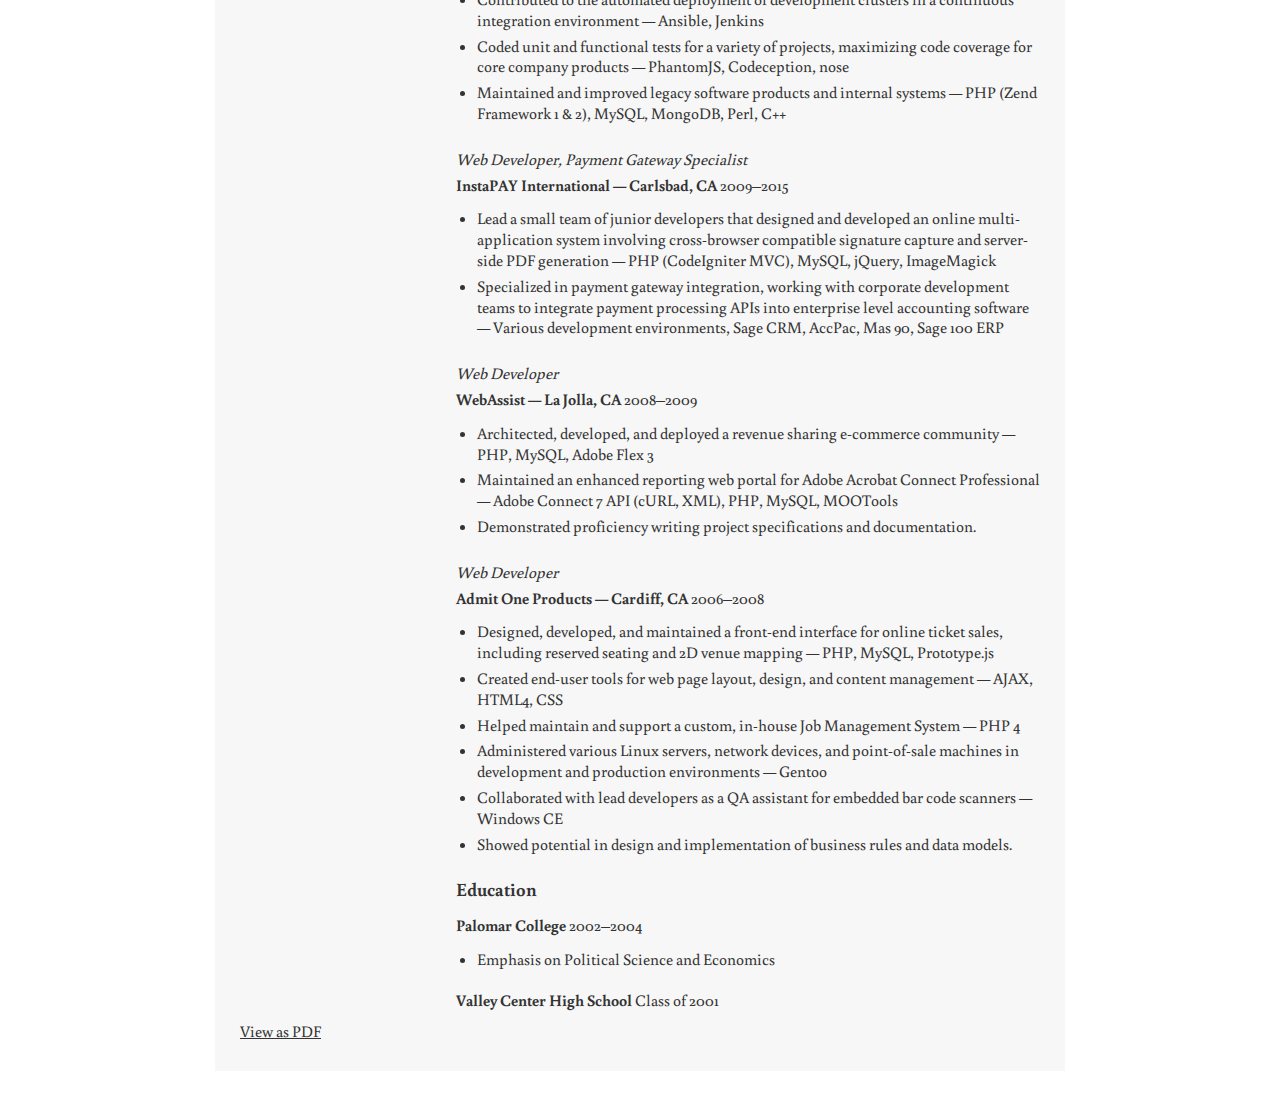
==== commit 56769753: "Update index.html" ====
--- a/index.html
+++ b/index.html
@@ -120,7 +120,7 @@
 						<li>Served as the development team lead for the industry-leading athletic motion analysis company serving top-tier universities, PGA Tour golfers, and MLB championship teams.</li>
 						<li>Collaborated with DevOps and cloud engineers to design and rollout a full infrastructure migration to Amazon Web Services, transitioning from limited vertical scaling capabilities to a horizontally scalable cloud architecture &mdash; Terraform, Kubernetes, EKS, containerd, S3, RDS
 						<li>Introduced a progressive delivery, GitOps oriented development workflow to reduce environment related issues, ensure code quality, and automate zero downtime deployments &mdash; GitLab CI, JIRA</li>
-						<li>Spearheaded an engineering initiative to improve front- and back-end performance across a wide spectrum of the development stack, earning substantial performance gains in metric delivery to consumers &mdash; xhprof, Elasticsearch, MySQL, Laravel Queues & Event-based design patterns</li>
+						<li>Collaborated with DevOps and cloud engineers to design and rollout a full infrastructure migration to Amazon Web Services, transitioning from limited vertical scaling capabilities to a horizontally scalable cloud architecture &mdash; Terraform, Kubernetes, EKS, Docker/containerd, RDS (Aurora MySQL), S3</li>
 						<li>Custom coded graphs and charts to aid athletes and trainers in visualizing performance and to communicate effective strategies for athletic improvement &mdash; Vue.js, Vuex, AmCharts</li>
 						<li>Worked extensively with product, project, and program management teams to organize and plan deliverables, define consistent and centralized business rules, and ultimately shape the success of the product.</li>
 					</ul>
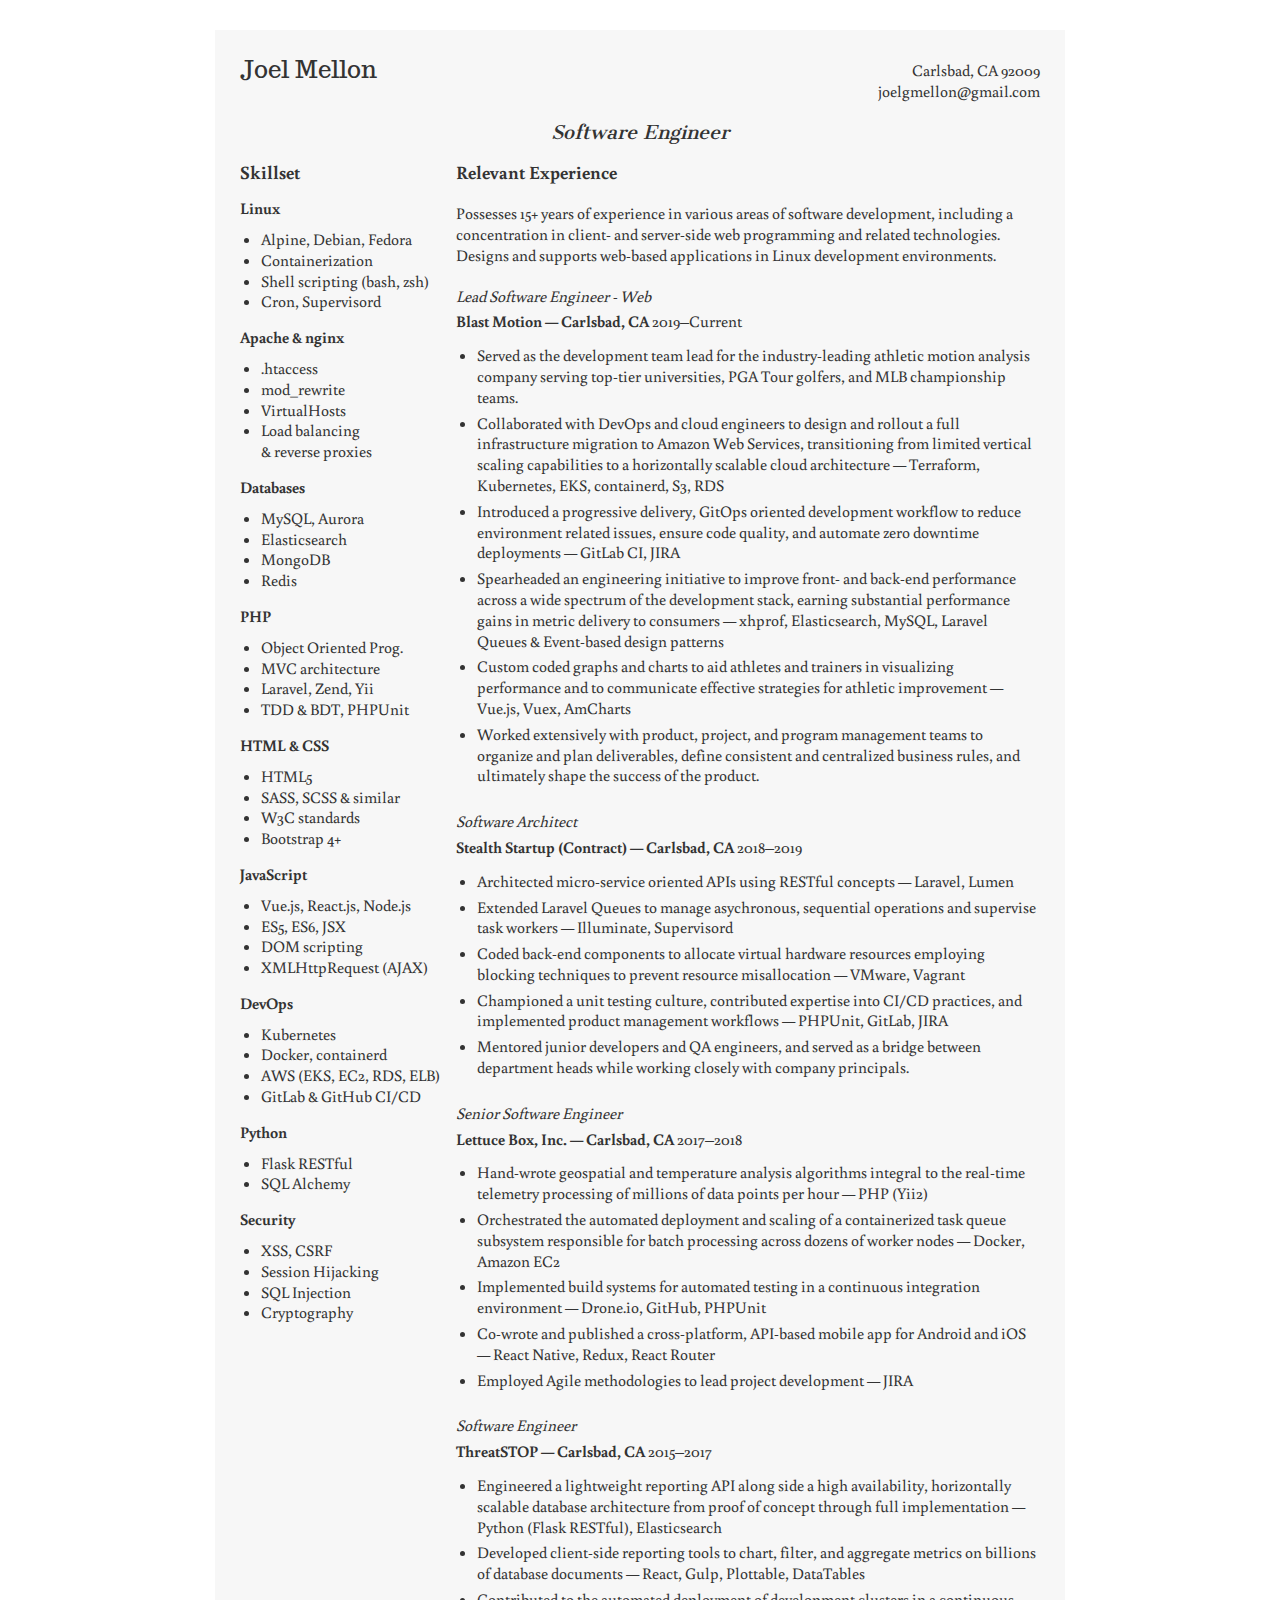
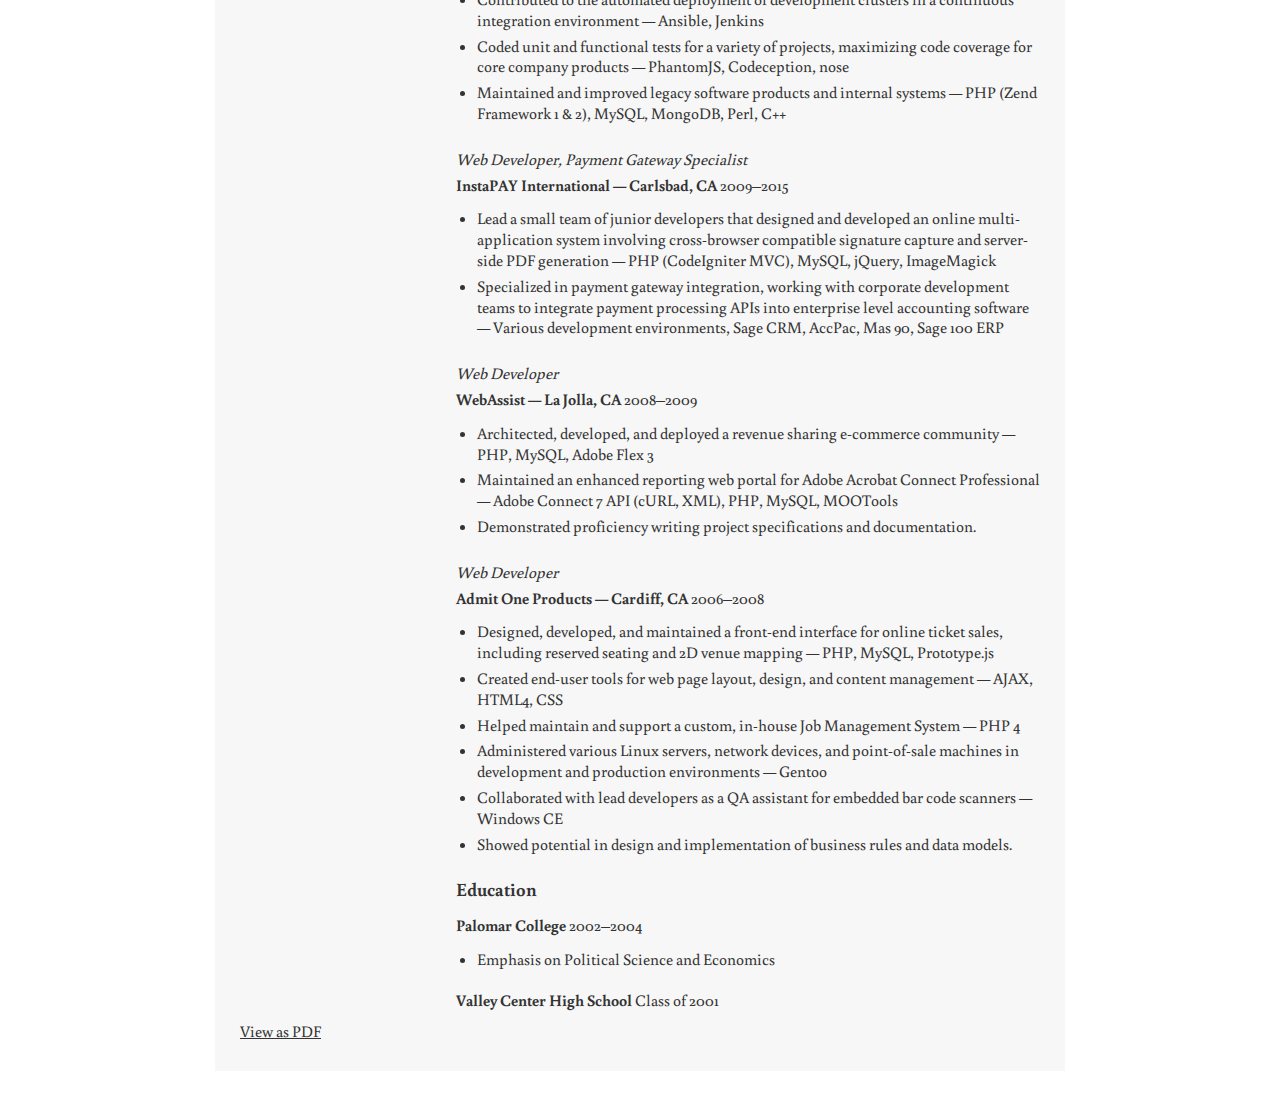
==== commit a705d319: "tiny tweak" ====
--- a/index.html
+++ b/index.html
@@ -120,7 +120,7 @@
 						<li>Served as the development team lead for the industry-leading athletic motion analysis company serving top-tier universities, PGA Tour golfers, and MLB championship teams.</li>
 						<li>Collaborated with DevOps and cloud engineers to design and rollout a full infrastructure migration to Amazon Web Services, transitioning from limited vertical scaling capabilities to a horizontally scalable cloud architecture &mdash; Terraform, Kubernetes, EKS, containerd, S3, RDS
 						<li>Introduced a progressive delivery, GitOps oriented development workflow to reduce environment related issues, ensure code quality, and automate zero downtime deployments &mdash; GitLab CI, JIRA</li>
-						<li>Collaborated with DevOps and cloud engineers to design and rollout a full infrastructure migration to Amazon Web Services, transitioning from limited vertical scaling capabilities to a horizontally scalable cloud architecture &mdash; Terraform, Kubernetes, EKS, Docker/containerd, RDS (Aurora MySQL), S3</li>
+						<li>Spearheaded an engineering initiative to improve front- and back-end performance across a wide spectrum of the development stack, earning substantial performance gains in metric delivery to consumers &mdash; xhprof, Elasticsearch, MySQL, Laravel Queues & Event-based design patterns</li>
 						<li>Custom coded graphs and charts to aid athletes and trainers in visualizing performance and to communicate effective strategies for athletic improvement &mdash; Vue.js, Vuex, AmCharts</li>
 						<li>Worked extensively with product, project, and program management teams to organize and plan deliverables, define consistent and centralized business rules, and ultimately shape the success of the product.</li>
 					</ul>
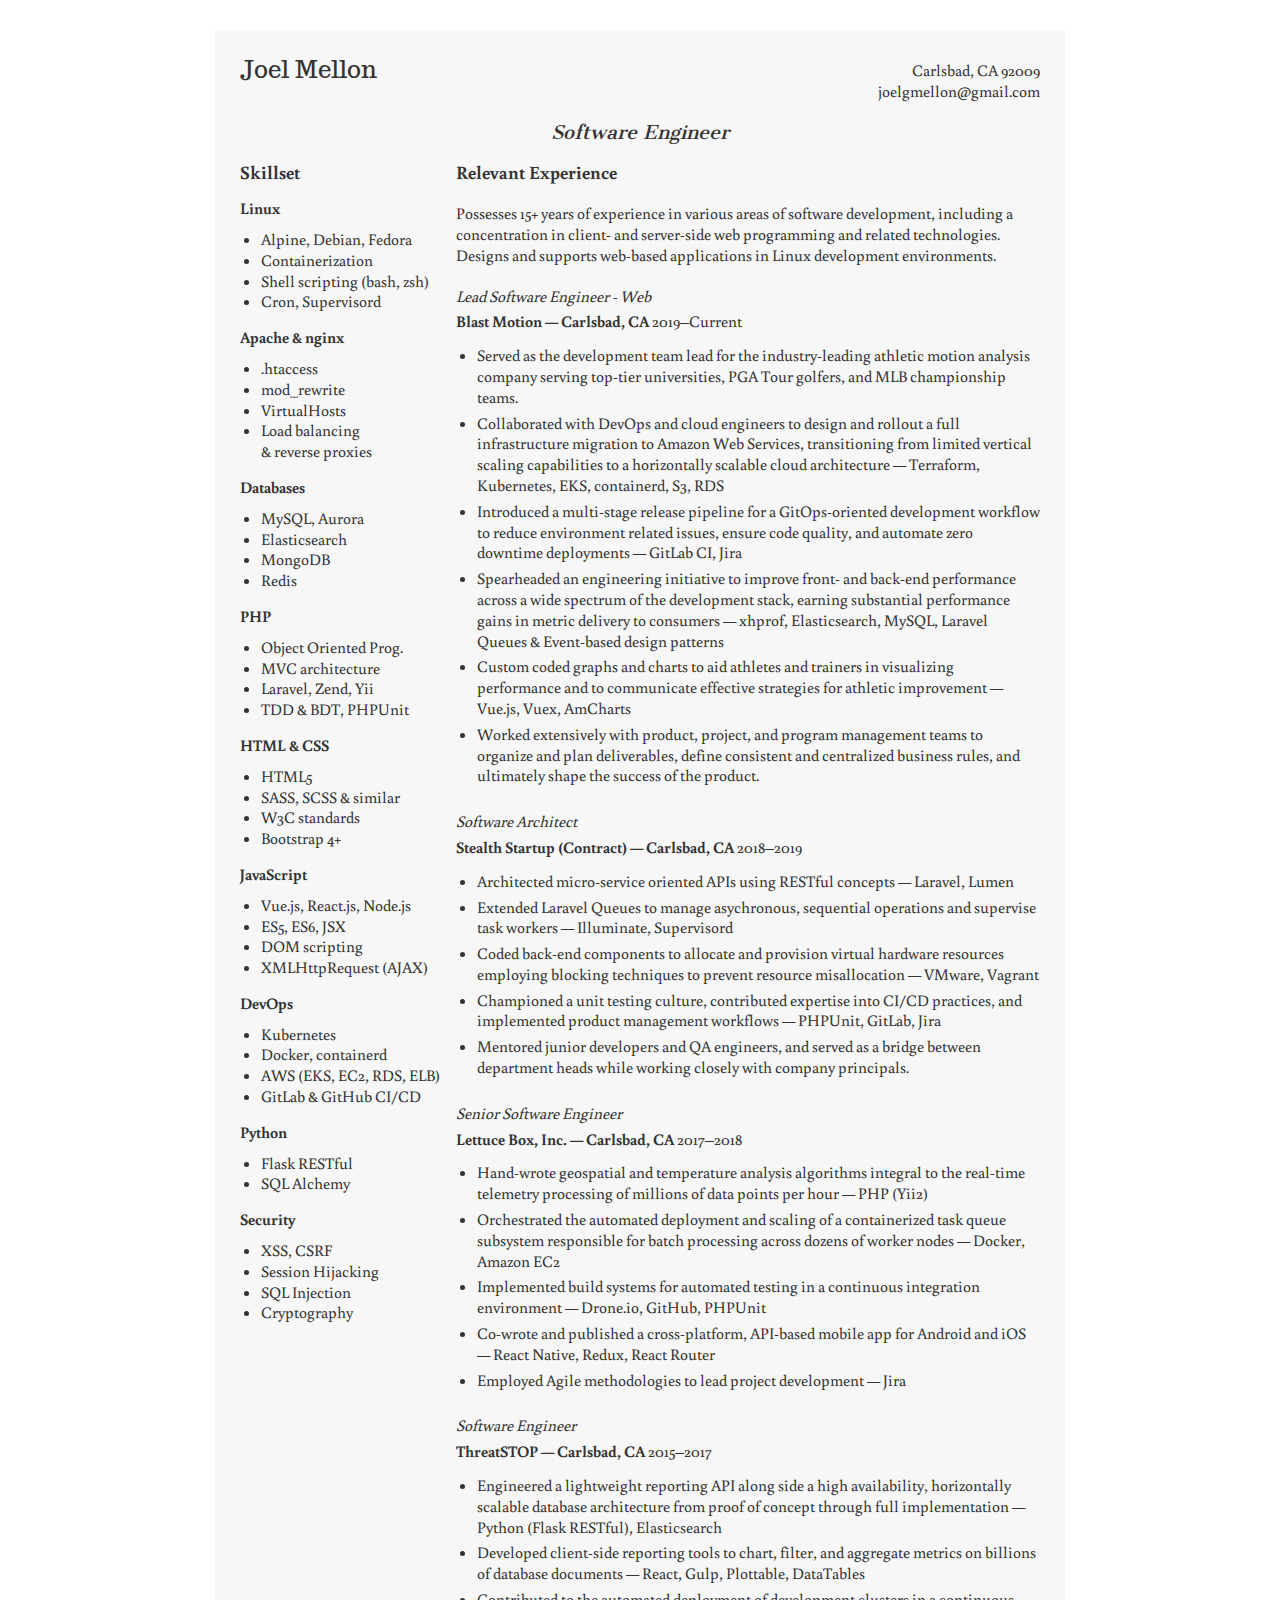
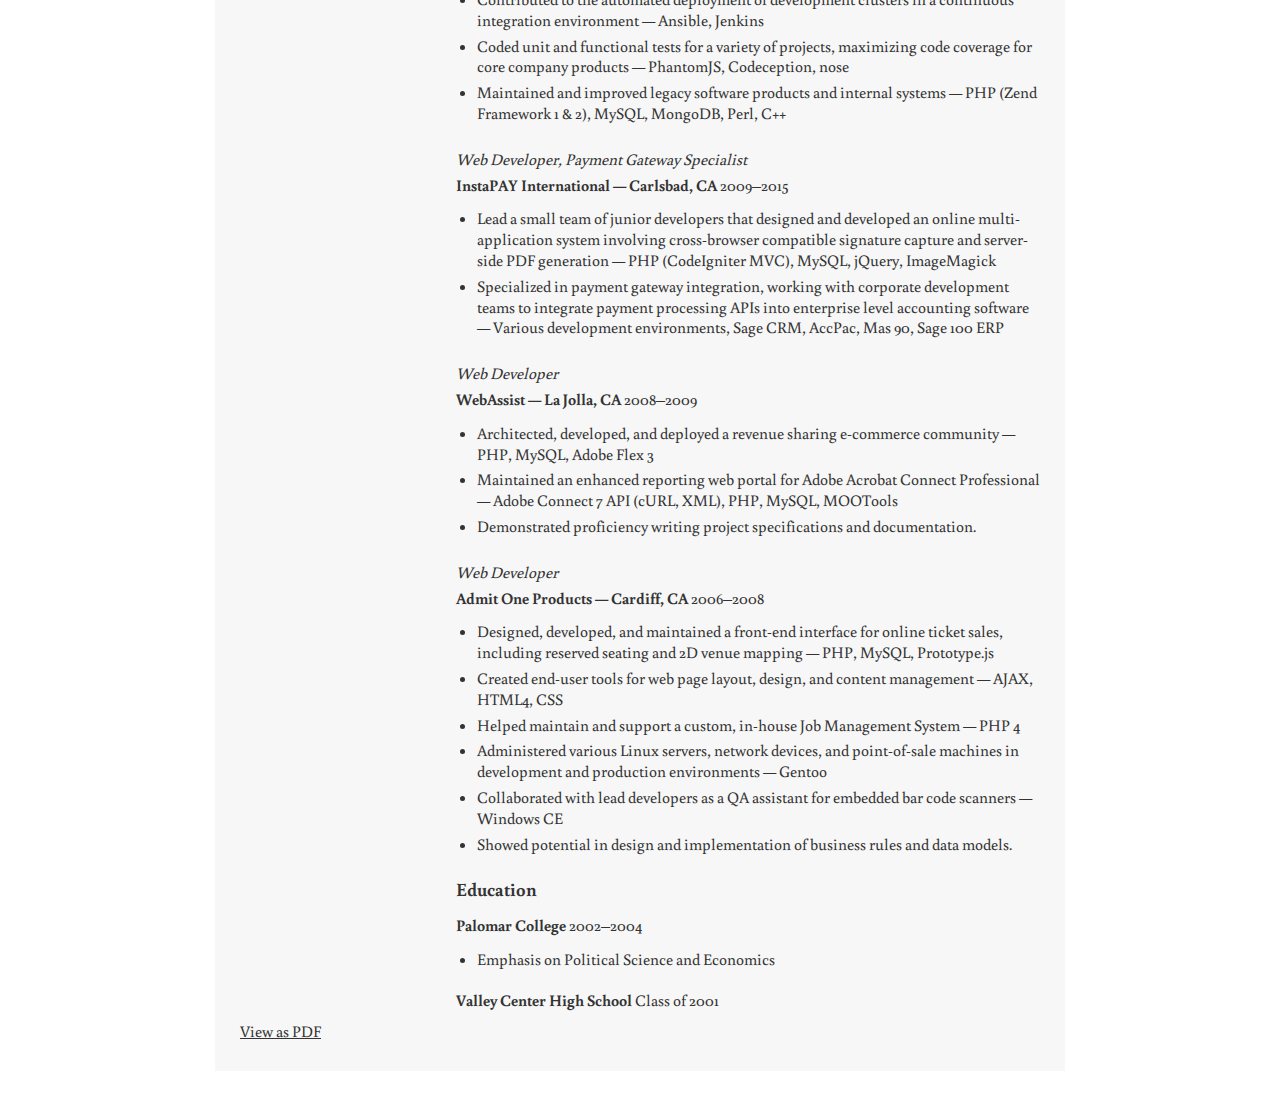
==== commit 548b528b: "fix spelling; rephrase GitOps statement" ====
--- a/index.html
+++ b/index.html
@@ -119,7 +119,7 @@
 					<ul>
 						<li>Served as the development team lead for the industry-leading athletic motion analysis company serving top-tier universities, PGA Tour golfers, and MLB championship teams.</li>
 						<li>Collaborated with DevOps and cloud engineers to design and rollout a full infrastructure migration to Amazon Web Services, transitioning from limited vertical scaling capabilities to a horizontally scalable cloud architecture &mdash; Terraform, Kubernetes, EKS, containerd, S3, RDS
-						<li>Introduced a progressive delivery, GitOps oriented development workflow to reduce environment related issues, ensure code quality, and automate zero downtime deployments &mdash; GitLab CI, JIRA</li>
+						<li>Introduced a multi-stage release pipeline for a GitOps-oriented development workflow to reduce environment related issues, ensure code quality, and automate zero downtime deployments &mdash; GitLab CI, Jira</li>
 						<li>Spearheaded an engineering initiative to improve front- and back-end performance across a wide spectrum of the development stack, earning substantial performance gains in metric delivery to consumers &mdash; xhprof, Elasticsearch, MySQL, Laravel Queues & Event-based design patterns</li>
 						<li>Custom coded graphs and charts to aid athletes and trainers in visualizing performance and to communicate effective strategies for athletic improvement &mdash; Vue.js, Vuex, AmCharts</li>
 						<li>Worked extensively with product, project, and program management teams to organize and plan deliverables, define consistent and centralized business rules, and ultimately shape the success of the product.</li>
@@ -132,8 +132,8 @@
 					<ul>
 						<li>Architected micro-service oriented APIs using RESTful concepts &mdash; Laravel, Lumen</li>
 						<li>Extended Laravel Queues to manage asychronous, sequential operations and supervise task workers &mdash; Illuminate, Supervisord</li>
-						<li>Coded back-end components to allocate virtual hardware resources employing blocking techniques to prevent resource misallocation &mdash; VMware, Vagrant</li>
-						<li>Championed a unit testing culture, contributed expertise into CI/CD practices, and implemented product management workflows &mdash; PHPUnit, GitLab, JIRA</li>
+						<li>Coded back-end components to allocate and provision virtual hardware resources employing blocking techniques to prevent resource misallocation &mdash; VMware, Vagrant</li>
+						<li>Championed a unit testing culture, contributed expertise into CI/CD practices, and implemented product management workflows &mdash; PHPUnit, GitLab, Jira</li>
 						<li>Mentored junior developers and QA engineers, and served as a bridge between department heads while working closely with company principals.</li>
 					</ul>
 				</article>
@@ -146,7 +146,7 @@
 						<li>Orchestrated the automated deployment and scaling of a containerized task queue subsystem responsible for batch processing across dozens of worker nodes &mdash; Docker, Amazon EC2</li>
 						<li>Implemented build systems for automated testing in a continuous integration environment &mdash; Drone.io, GitHub, PHPUnit</li>
 						<li>Co-wrote and published a cross-platform, API-based mobile app for Android and iOS &mdash; React Native, Redux, React Router</li>
-						<li>Employed Agile methodologies to lead project development &mdash; JIRA</li>
+						<li>Employed Agile methodologies to lead project development &mdash; Jira</li>
 					</ul>
 				</article>
 				<article class="role">
--- a/style.css
+++ b/style.css
@@ -85,7 +85,7 @@
 	clear: both;
 }
 body.base address .phone:after {
-	content: " \2014 ";/*&mdash; (long dash)*/
+/*	content: " \2014 ";/*&mdash; (long dash)*/*/
 }
 
 body.base .featured > ul > li {
